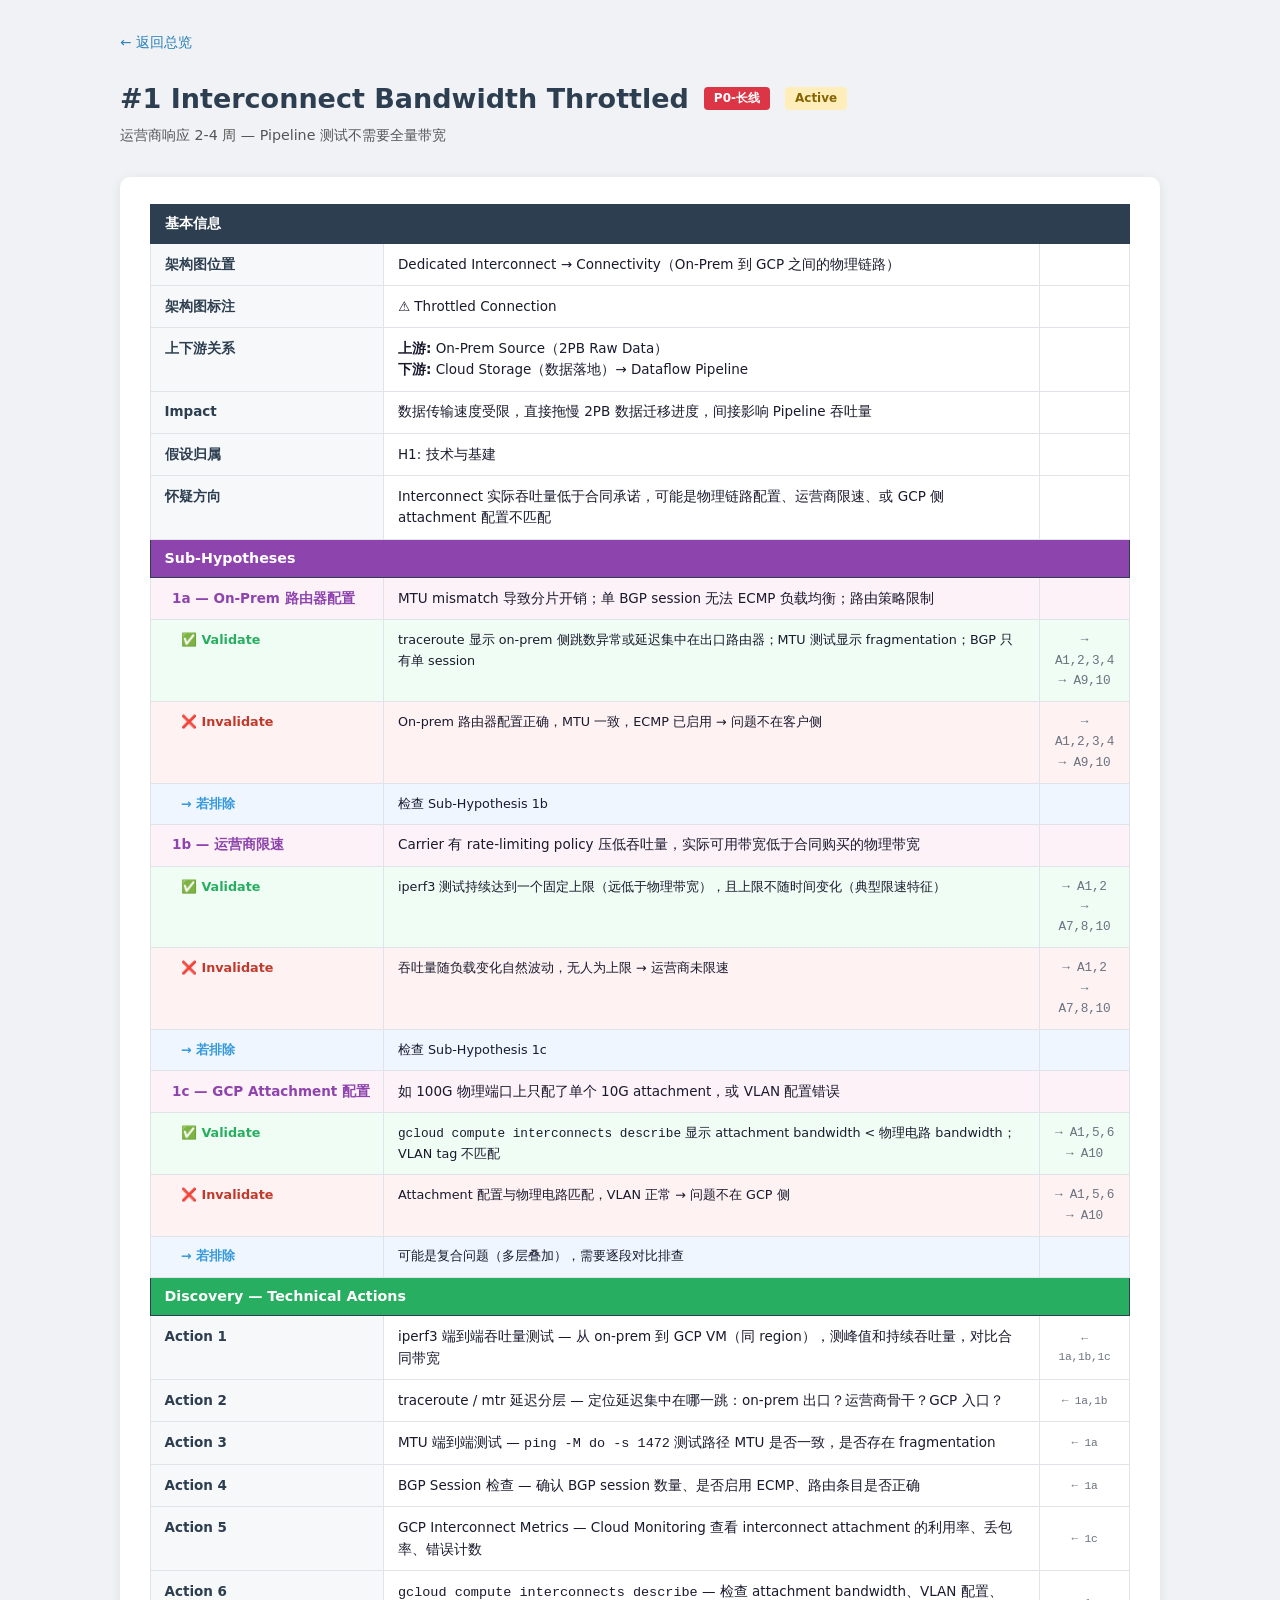
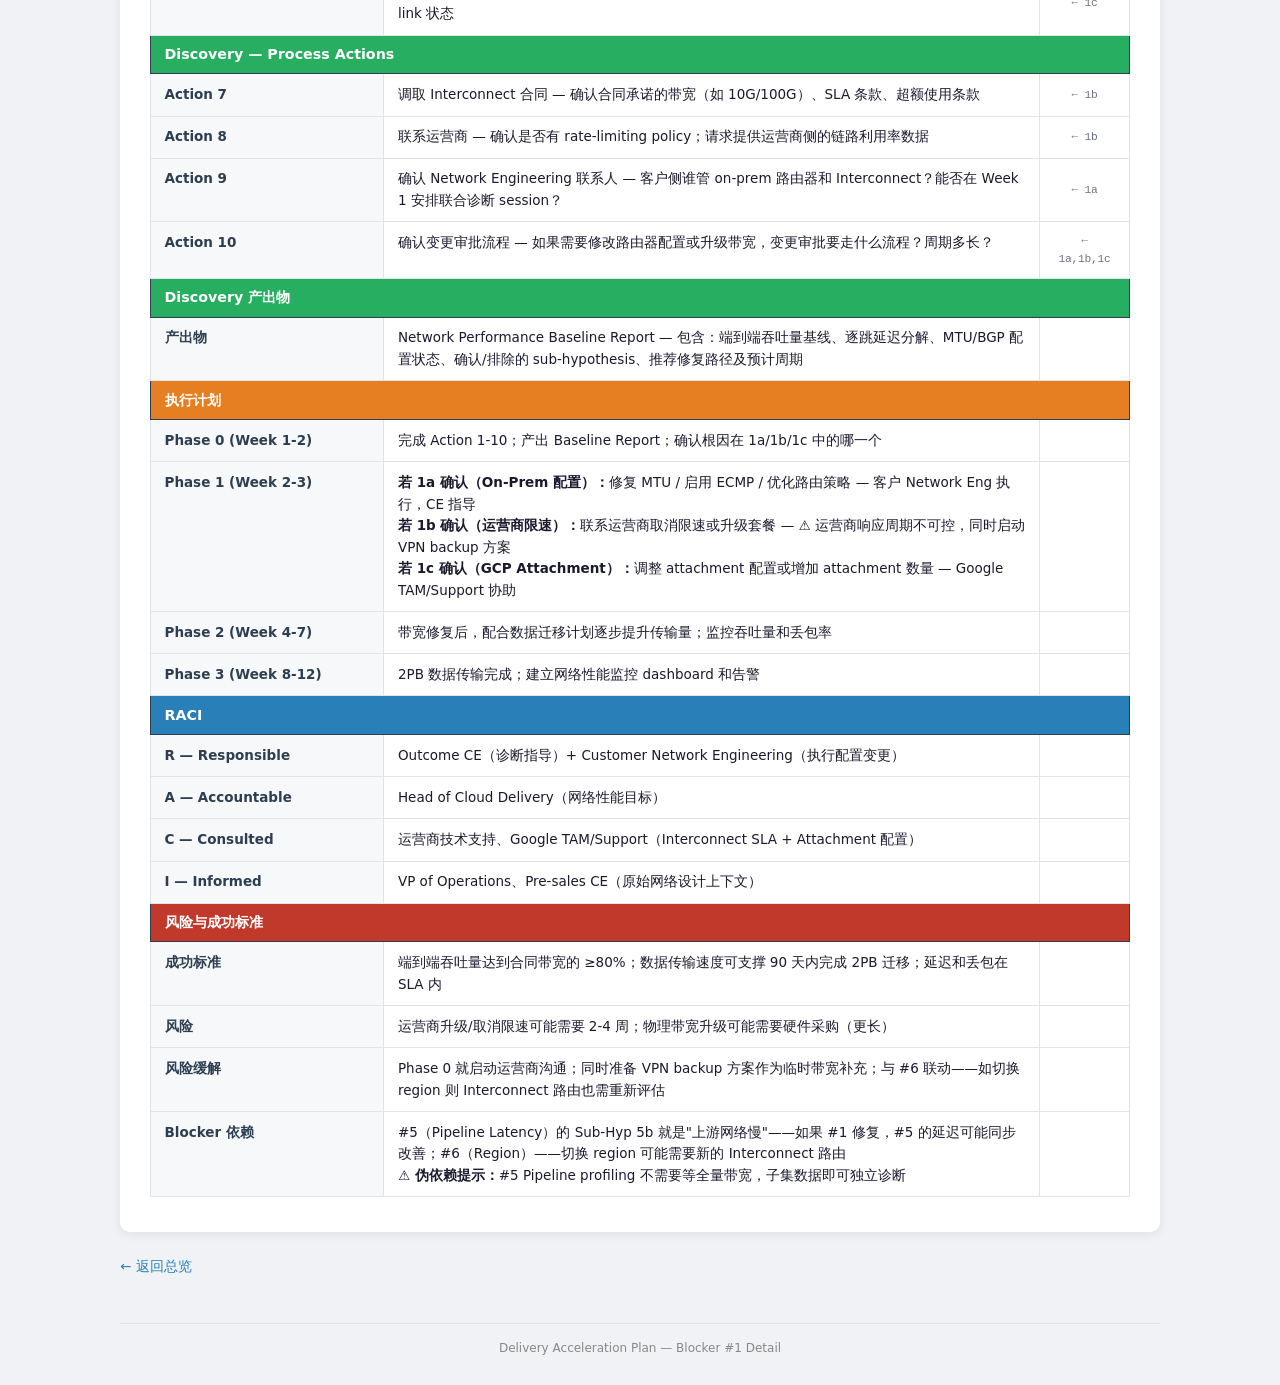
==== blocker1.html @ 209edbf9 "Initial commit — Delivery Acceleration Plan dashboard" ====
<!DOCTYPE html>
<html lang="zh-CN">
<head>
<meta charset="UTF-8"><meta name="viewport" content="width=device-width,initial-scale=1">
<title>#1 Interconnect Bandwidth Throttled — Blocker Detail</title>
<link rel="stylesheet" href="style.css">
<style>
.ref-col{width:90px;text-align:center;font-size:.75rem;color:#6b7280;font-family:"Cascadia Code","Fira Code",monospace;vertical-align:middle;letter-spacing:-.02em;line-height:1.6}
</style>
</head>
<body>
<div class="nav"><a href="index.html">← 返回总览</a></div>

<div class="page-header">
  <h1>#1 Interconnect Bandwidth Throttled</h1>
  <span class="badge badge-p0">P0-长线</span>
  <span class="status status-active">Active</span>
</div>
<p class="subtitle">运营商响应 2-4 周 — Pipeline 测试不需要全量带宽</p>

<div class="card">
<table>
<tr class="section-header"><td colspan="3">基本信息</td></tr>
<tr><th>架构图位置</th><td>Dedicated Interconnect → Connectivity（On-Prem 到 GCP 之间的物理链路）</td><td class="ref-col"></td></tr>
<tr><th>架构图标注</th><td>⚠️ Throttled Connection</td><td class="ref-col"></td></tr>
<tr><th>上下游关系</th><td><b>上游:</b> On-Prem Source（2PB Raw Data）<br><b>下游:</b> Cloud Storage（数据落地）→ Dataflow Pipeline</td><td class="ref-col"></td></tr>
<tr><th>Impact</th><td>数据传输速度受限，直接拖慢 2PB 数据迁移进度，间接影响 Pipeline 吞吐量</td><td class="ref-col"></td></tr>
<tr><th>假设归属</th><td>H1: 技术与基建</td><td class="ref-col"></td></tr>
<tr><th>怀疑方向</th><td>Interconnect 实际吞吐量低于合同承诺，可能是物理链路配置、运营商限速、或 GCP 侧 attachment 配置不匹配</td><td class="ref-col"></td></tr>

<tr class="section-header hyp"><td colspan="3">Sub-Hypotheses</td></tr>

<tr class="sub-hyp"><th>1a — On-Prem 路由器配置</th><td>MTU mismatch 导致分片开销；单 BGP session 无法 ECMP 负载均衡；路由策略限制</td><td class="ref-col"></td></tr>
<tr class="validate"><th>✅ Validate</th><td>traceroute 显示 on-prem 侧跳数异常或延迟集中在出口路由器；MTU 测试显示 fragmentation；BGP 只有单 session</td><td class="ref-col">→ A1,2,3,4<br>→ A9,10</td></tr>
<tr class="invalidate"><th>❌ Invalidate</th><td>On-prem 路由器配置正确，MTU 一致，ECMP 已启用 → 问题不在客户侧</td><td class="ref-col">→ A1,2,3,4<br>→ A9,10</td></tr>
<tr class="fallback"><th>→ 若排除</th><td>检查 Sub-Hypothesis 1b</td><td class="ref-col"></td></tr>

<tr class="sub-hyp"><th>1b — 运营商限速</th><td>Carrier 有 rate-limiting policy 压低吞吐量，实际可用带宽低于合同购买的物理带宽</td><td class="ref-col"></td></tr>
<tr class="validate"><th>✅ Validate</th><td>iperf3 测试持续达到一个固定上限（远低于物理带宽），且上限不随时间变化（典型限速特征）</td><td class="ref-col">→ A1,2<br>→ A7,8,10</td></tr>
<tr class="invalidate"><th>❌ Invalidate</th><td>吞吐量随负载变化自然波动，无人为上限 → 运营商未限速</td><td class="ref-col">→ A1,2<br>→ A7,8,10</td></tr>
<tr class="fallback"><th>→ 若排除</th><td>检查 Sub-Hypothesis 1c</td><td class="ref-col"></td></tr>

<tr class="sub-hyp"><th>1c — GCP Attachment 配置</th><td>如 100G 物理端口上只配了单个 10G attachment，或 VLAN 配置错误</td><td class="ref-col"></td></tr>
<tr class="validate"><th>✅ Validate</th><td><code>gcloud compute interconnects describe</code> 显示 attachment bandwidth &lt; 物理电路 bandwidth；VLAN tag 不匹配</td><td class="ref-col">→ A1,5,6<br>→ A10</td></tr>
<tr class="invalidate"><th>❌ Invalidate</th><td>Attachment 配置与物理电路匹配，VLAN 正常 → 问题不在 GCP 侧</td><td class="ref-col">→ A1,5,6<br>→ A10</td></tr>
<tr class="fallback"><th>→ 若排除</th><td>可能是复合问题（多层叠加），需要逐段对比排查</td><td class="ref-col"></td></tr>

<tr class="section-header disc"><td colspan="3">Discovery — Technical Actions</td></tr>
<tr><th>Action 1</th><td>iperf3 端到端吞吐量测试 — 从 on-prem 到 GCP VM（同 region），测峰值和持续吞吐量，对比合同带宽</td><td class="ref-col">← 1a,1b,1c</td></tr>
<tr><th>Action 2</th><td>traceroute / mtr 延迟分层 — 定位延迟集中在哪一跳：on-prem 出口？运营商骨干？GCP 入口？</td><td class="ref-col">← 1a,1b</td></tr>
<tr><th>Action 3</th><td>MTU 端到端测试 — <code>ping -M do -s 1472</code> 测试路径 MTU 是否一致，是否存在 fragmentation</td><td class="ref-col">← 1a</td></tr>
<tr><th>Action 4</th><td>BGP Session 检查 — 确认 BGP session 数量、是否启用 ECMP、路由条目是否正确</td><td class="ref-col">← 1a</td></tr>
<tr><th>Action 5</th><td>GCP Interconnect Metrics — Cloud Monitoring 查看 interconnect attachment 的利用率、丢包率、错误计数</td><td class="ref-col">← 1c</td></tr>
<tr><th>Action 6</th><td><code>gcloud compute interconnects describe</code> — 检查 attachment bandwidth、VLAN 配置、link 状态</td><td class="ref-col">← 1c</td></tr>

<tr class="section-header disc"><td colspan="3">Discovery — Process Actions</td></tr>
<tr><th>Action 7</th><td>调取 Interconnect 合同 — 确认合同承诺的带宽（如 10G/100G）、SLA 条款、超额使用条款</td><td class="ref-col">← 1b</td></tr>
<tr><th>Action 8</th><td>联系运营商 — 确认是否有 rate-limiting policy；请求提供运营商侧的链路利用率数据</td><td class="ref-col">← 1b</td></tr>
<tr><th>Action 9</th><td>确认 Network Engineering 联系人 — 客户侧谁管 on-prem 路由器和 Interconnect？能否在 Week 1 安排联合诊断 session？</td><td class="ref-col">← 1a</td></tr>
<tr><th>Action 10</th><td>确认变更审批流程 — 如果需要修改路由器配置或升级带宽，变更审批要走什么流程？周期多长？</td><td class="ref-col">← 1a,1b,1c</td></tr>

<tr class="section-header disc"><td colspan="3">Discovery 产出物</td></tr>
<tr><th>产出物</th><td>Network Performance Baseline Report — 包含：端到端吞吐量基线、逐跳延迟分解、MTU/BGP 配置状态、确认/排除的 sub-hypothesis、推荐修复路径及预计周期</td><td class="ref-col"></td></tr>

<tr class="section-header exec"><td colspan="3">执行计划</td></tr>
<tr><th>Phase 0 (Week 1-2)</th><td>完成 Action 1-10；产出 Baseline Report；确认根因在 1a/1b/1c 中的哪一个</td><td class="ref-col"></td></tr>
<tr><th>Phase 1 (Week 2-3)</th><td>
  <b>若 1a 确认（On-Prem 配置）：</b>修复 MTU / 启用 ECMP / 优化路由策略 — 客户 Network Eng 执行，CE 指导<br>
  <b>若 1b 确认（运营商限速）：</b>联系运营商取消限速或升级套餐 — ⚠️ 运营商响应周期不可控，同时启动 VPN backup 方案<br>
  <b>若 1c 确认（GCP Attachment）：</b>调整 attachment 配置或增加 attachment 数量 — Google TAM/Support 协助
</td><td class="ref-col"></td></tr>
<tr><th>Phase 2 (Week 4-7)</th><td>带宽修复后，配合数据迁移计划逐步提升传输量；监控吞吐量和丢包率</td><td class="ref-col"></td></tr>
<tr><th>Phase 3 (Week 8-12)</th><td>2PB 数据传输完成；建立网络性能监控 dashboard 和告警</td><td class="ref-col"></td></tr>

<tr class="section-header raci"><td colspan="3">RACI</td></tr>
<tr><th>R — Responsible</th><td>Outcome CE（诊断指导）+ Customer Network Engineering（执行配置变更）</td><td class="ref-col"></td></tr>
<tr><th>A — Accountable</th><td>Head of Cloud Delivery（网络性能目标）</td><td class="ref-col"></td></tr>
<tr><th>C — Consulted</th><td>运营商技术支持、Google TAM/Support（Interconnect SLA + Attachment 配置）</td><td class="ref-col"></td></tr>
<tr><th>I — Informed</th><td>VP of Operations、Pre-sales CE（原始网络设计上下文）</td><td class="ref-col"></td></tr>

<tr class="section-header risk"><td colspan="3">风险与成功标准</td></tr>
<tr><th>成功标准</th><td>端到端吞吐量达到合同带宽的 ≥80%；数据传输速度可支撑 90 天内完成 2PB 迁移；延迟和丢包在 SLA 内</td><td class="ref-col"></td></tr>
<tr><th>风险</th><td>运营商升级/取消限速可能需要 2-4 周；物理带宽升级可能需要硬件采购（更长）</td><td class="ref-col"></td></tr>
<tr><th>风险缓解</th><td>Phase 0 就启动运营商沟通；同时准备 VPN backup 方案作为临时带宽补充；与 #6 联动——如切换 region 则 Interconnect 路由也需重新评估</td><td class="ref-col"></td></tr>
<tr><th>Blocker 依赖</th><td>#5（Pipeline Latency）的 Sub-Hyp 5b 就是"上游网络慢"——如果 #1 修复，#5 的延迟可能同步改善；#6（Region）——切换 region 可能需要新的 Interconnect 路由<br><b>⚠️ 伪依赖提示：</b>#5 Pipeline profiling 不需要等全量带宽，子集数据即可独立诊断</td><td class="ref-col"></td></tr>
</table>
</div>

<div class="nav" style="margin-top:1rem"><a href="index.html">← 返回总览</a></div>
<div class="footer">Delivery Acceleration Plan — Blocker #1 Detail</div>
</body>
</html>
---- style.css ----
/* ===== Base ===== */
*,*::before,*::after{box-sizing:border-box;margin:0;padding:0}
:root{
  --bg:#f0f2f5;--card:#fff;--border:#e0e3e8;
  --text:#1a1a2e;--text2:#555;--text3:#888;
  --p0:#dc3545;--p1:#e67e22;--p2:#27ae60;
  --accent:#2c3e50;--link:#2980b9;
  --shadow:0 2px 12px rgba(0,0,0,.08);
  --radius:10px;
}
html{font-size:15px}
body{font-family:"Segoe UI","Microsoft YaHei","PingFang SC",system-ui,sans-serif;background:var(--bg);color:var(--text);line-height:1.6;padding:2rem;max-width:1100px;margin:0 auto}

/* ===== Typography ===== */
h1{font-size:1.8rem;color:var(--accent);margin-bottom:.3rem}
h2{font-size:1.3rem;color:var(--accent);margin:2rem 0 1rem;padding-bottom:.4rem;border-bottom:2px solid var(--border)}
h3{font-size:1.05rem;color:var(--text2);margin:1.2rem 0 .6rem}
p.subtitle{color:var(--text2);margin-bottom:2rem;font-size:.95rem}

/* ===== Badge ===== */
.badge{display:inline-block;padding:2px 10px;border-radius:4px;font-size:.8rem;font-weight:700;color:#fff;vertical-align:middle}
.badge-p0{background:var(--p0)}
.badge-p1{background:var(--p1)}
.badge-p2{background:var(--p2)}
.badge-h3{background:var(--p2)}
.badge-info{background:#17a2b8}

/* ===== Card ===== */
.card{background:var(--card);border-radius:var(--radius);box-shadow:var(--shadow);padding:1.8rem 2rem;margin-bottom:1.5rem}

/* ===== Dependency Diagram ===== */
.diagram-box{background:#1a1a2e;color:#e8e8e8;border-radius:var(--radius);padding:2rem 2.5rem;overflow-x:auto;box-shadow:var(--shadow)}
.diagram-box pre{font-family:"Cascadia Code","Fira Code","Source Code Pro","Consolas",monospace;font-size:.88rem;line-height:1.7;white-space:pre;margin:0}
.diagram-box a{color:#5dade2;text-decoration:none;font-weight:700;transition:color .15s}
.diagram-box a:hover{color:#f9e547;text-decoration:underline}
.diagram-box .dim{color:#6c7a89}
.diagram-box .arrow{color:#7f8c8d}
.diagram-box .label{color:#aab7b8;font-size:.82rem}

/* ===== Table ===== */
table{width:100%;border-collapse:collapse;margin-bottom:.5rem}
table th,table td{padding:.65rem .9rem;text-align:left;border:1px solid var(--border);vertical-align:top;font-size:.9rem}
table th{background:#f7f8fa;color:var(--accent);font-weight:600;white-space:nowrap;width:180px}
table td{color:var(--text)}

/* Section header row */
tr.section-header td{background:var(--accent);color:#fff;font-weight:700;font-size:.95rem;padding:.5rem .9rem;border-color:var(--accent)}
tr.section-header.hyp td{background:#8e44ad}
tr.section-header.disc td{background:#27ae60}
tr.section-header.exec td{background:#e67e22}
tr.section-header.raci td{background:#2980b9}
tr.section-header.risk td{background:#c0392b}

/* Sub-hypothesis rows */
tr.sub-hyp th{background:#fdf2f8;color:#8e44ad;font-weight:600;padding-left:1.4rem}
tr.sub-hyp td{background:#fdf2f8}
tr.validate th{background:#f0fdf4;color:#27ae60;padding-left:2rem;font-size:.85rem}
tr.validate td{background:#f0fdf4;font-size:.85rem}
tr.invalidate th{background:#fef2f2;color:#c0392b;padding-left:2rem;font-size:.85rem}
tr.invalidate td{background:#fef2f2;font-size:.85rem}
tr.fallback th{background:#eff6ff;color:#3498db;padding-left:2rem;font-size:.85rem}
tr.fallback td{background:#eff6ff;font-size:.85rem}

/* ===== Nav ===== */
.nav{margin-bottom:1.5rem}
.nav a{color:var(--link);text-decoration:none;font-size:.9rem}
.nav a:hover{text-decoration:underline}
.nav .sep{color:var(--text3);margin:0 .4rem}

/* ===== Header bar ===== */
.page-header{display:flex;align-items:center;gap:1rem;flex-wrap:wrap;margin-bottom:.3rem}
.page-header h1{margin-bottom:0}

/* ===== Status ===== */
.status{display:inline-block;padding:2px 10px;border-radius:4px;font-size:.8rem;font-weight:600}
.status-active{background:#ffeeba;color:#856404}
.status-stalled{background:#f8d7da;color:#721c24}
.status-tbd{background:#e2e3e5;color:#383d41}
.status-pending{background:#d1ecf1;color:#0c5460}

/* ===== Footer ===== */
.footer{text-align:center;color:var(--text3);font-size:.8rem;margin-top:3rem;padding-top:1rem;border-top:1px solid var(--border)}

/* ===== Critical Path ===== */
.critical-path{background:linear-gradient(135deg,#fff9c4,#fff3e0);border-radius:var(--radius);padding:1.2rem 1.5rem;margin-top:1.5rem;box-shadow:0 2px 12px rgba(0,0,0,.06)}
.critical-path h3{color:#e65100;margin:0 0 .5rem}
.critical-path p{color:#4e342e;font-size:.92rem;margin:0}

/* ===== Index cards grid ===== */
.blocker-grid{display:grid;grid-template-columns:repeat(2,1fr);gap:1rem}
.blocker-card{background:var(--card);border-radius:var(--radius);box-shadow:var(--shadow);padding:.5rem 1rem;transition:transform .15s,box-shadow .15s;text-decoration:none;color:var(--text);display:block;border-left:4px solid var(--border)}
.blocker-card:hover{transform:translateY(-2px);box-shadow:0 6px 20px rgba(0,0,0,.12)}
.blocker-card.p0{border-left-color:var(--p0)}
.blocker-card.p1{border-left-color:var(--p1)}
.blocker-card.p2{border-left-color:var(--p2)}
.blocker-card.h3{border-left-color:var(--p2)}
.blocker-card .card-title{font-weight:700;font-size:.85rem;margin-bottom:.15rem;display:flex;align-items:center;gap:.4rem}
.blocker-card .card-desc{color:var(--text2);font-size:.75rem;line-height:1.4}

/* ===== Gantt Version Panel ===== */
.gv-toolbar{display:flex;gap:.5rem;margin-bottom:.6rem;flex-wrap:wrap}
.gv-btn{padding:.3rem .7rem;font-size:.7rem;border:1px solid #cbd5e1;border-radius:6px;background:#fff;color:#475569;cursor:pointer;transition:all .15s;font-family:inherit}
.gv-btn:hover{background:#f1f5f9;border-color:#94a3b8;color:#1e293b}
.gv-panel{background:#fff;border:1px solid #e2e8f0;border-radius:10px;box-shadow:0 4px 16px rgba(0,0,0,.08);margin-top:.6rem;max-height:360px;overflow:hidden;display:flex;flex-direction:column}
.gv-panel-hdr{padding:.5rem .8rem;font-size:.75rem;font-weight:700;color:#1e293b;border-bottom:1px solid #e2e8f0;display:flex;justify-content:space-between;align-items:center}
.gv-close{cursor:pointer;color:#94a3b8;font-size:.85rem;line-height:1}
.gv-close:hover{color:#ef4444}
.gv-list{overflow-y:auto;flex:1;padding:.4rem 0}
.gv-item{display:flex;align-items:center;gap:.5rem;padding:.35rem .8rem;font-size:.7rem;border-bottom:1px solid #f1f5f9;transition:background .1s}
.gv-item:hover{background:#f8fafc}
.gv-icon{font-size:.8rem;flex-shrink:0;width:16px;text-align:center}
.gv-manual .gv-icon{color:#d97706}
.gv-auto .gv-icon{color:#94a3b8}
.gv-name{flex:1;min-width:0;overflow:hidden;text-overflow:ellipsis;white-space:nowrap;color:#334155}
.gv-auto .gv-name{color:#94a3b8;font-style:italic}
.gv-time{font-size:.62rem;color:#94a3b8;flex-shrink:0;font-family:"Cascadia Code","Fira Code",monospace}
.gv-actions{display:flex;gap:.3rem;flex-shrink:0}
.gv-actions button{padding:.15rem .4rem;font-size:.6rem;border:1px solid #e2e8f0;border-radius:4px;background:#fff;color:#475569;cursor:pointer;transition:all .12s}
.gv-actions .gv-restore:hover{background:#dbeafe;border-color:#93c5fd;color:#1d4ed8}
.gv-actions .gv-del:hover{background:#fee2e2;border-color:#fca5a5;color:#dc2626}
.gv-empty{padding:1.5rem;text-align:center;color:#94a3b8;font-size:.72rem}

/* ===== Responsive ===== */
@media(max-width:700px){
  body{padding:1rem}
  .diagram-box{padding:1rem;font-size:.75rem}
  table th{width:120px}
}
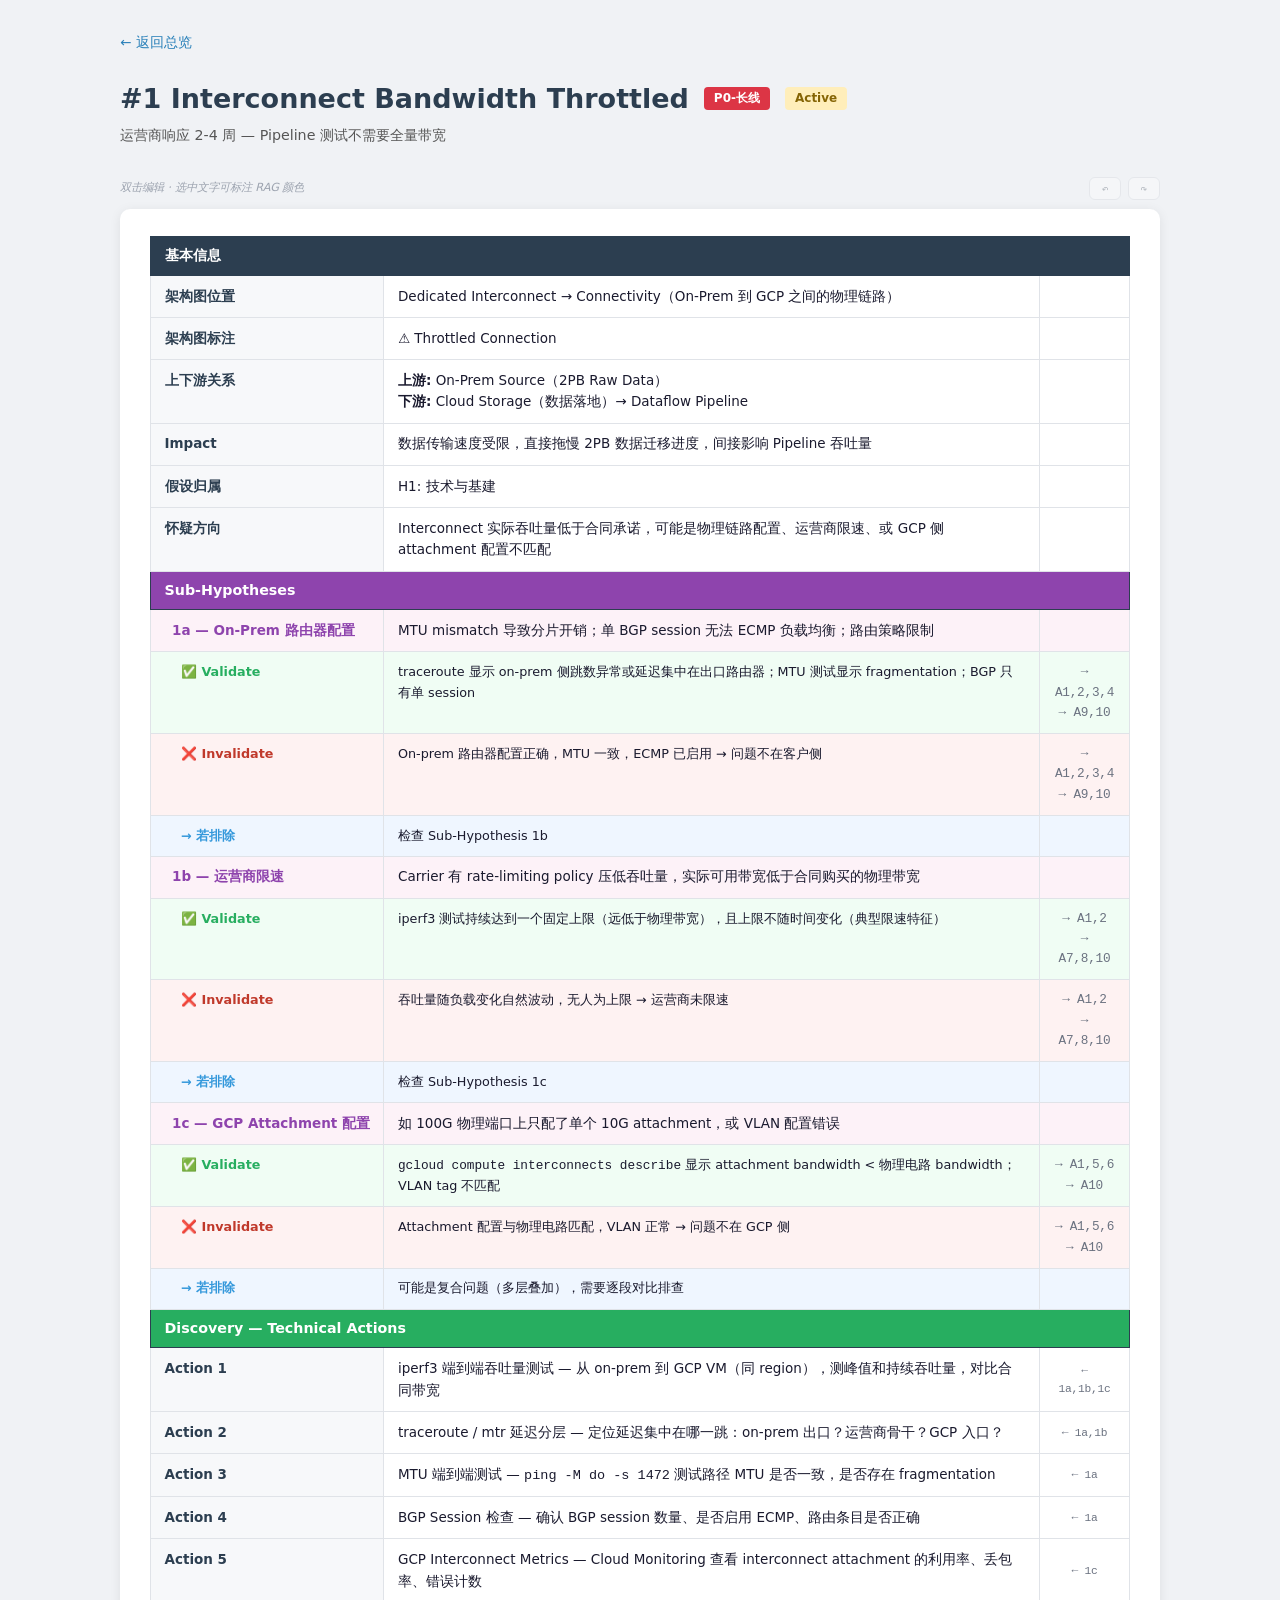
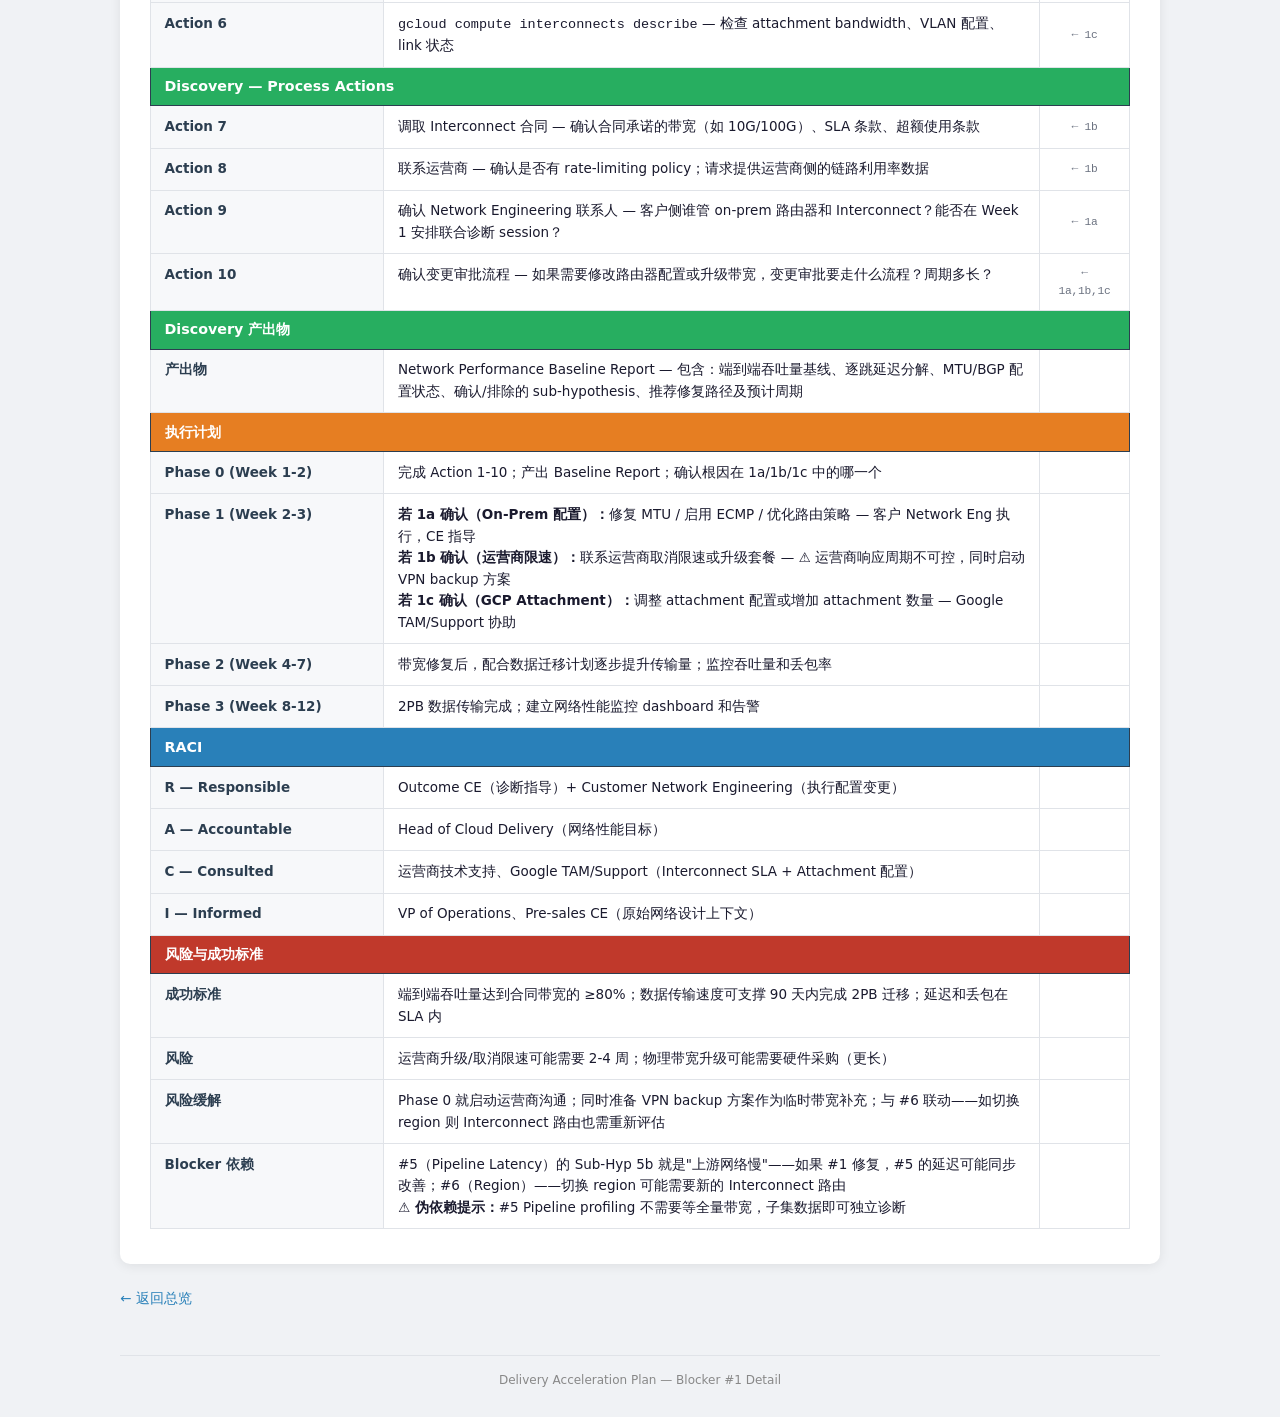
==== commit e92c10ef: "Add inline editing with RAG highlighting and undo/redo to blocker pages - site-editor.js: self-conta" ====
--- a/blocker1.html
+++ b/blocker1.html
@@ -88,5 +88,6 @@
 
 <div class="nav" style="margin-top:1rem"><a href="index.html">← 返回总览</a></div>
 <div class="footer">Delivery Acceleration Plan — Blocker #1 Detail</div>
+<script src="site-editor.js"></script>
 </body>
 </html>
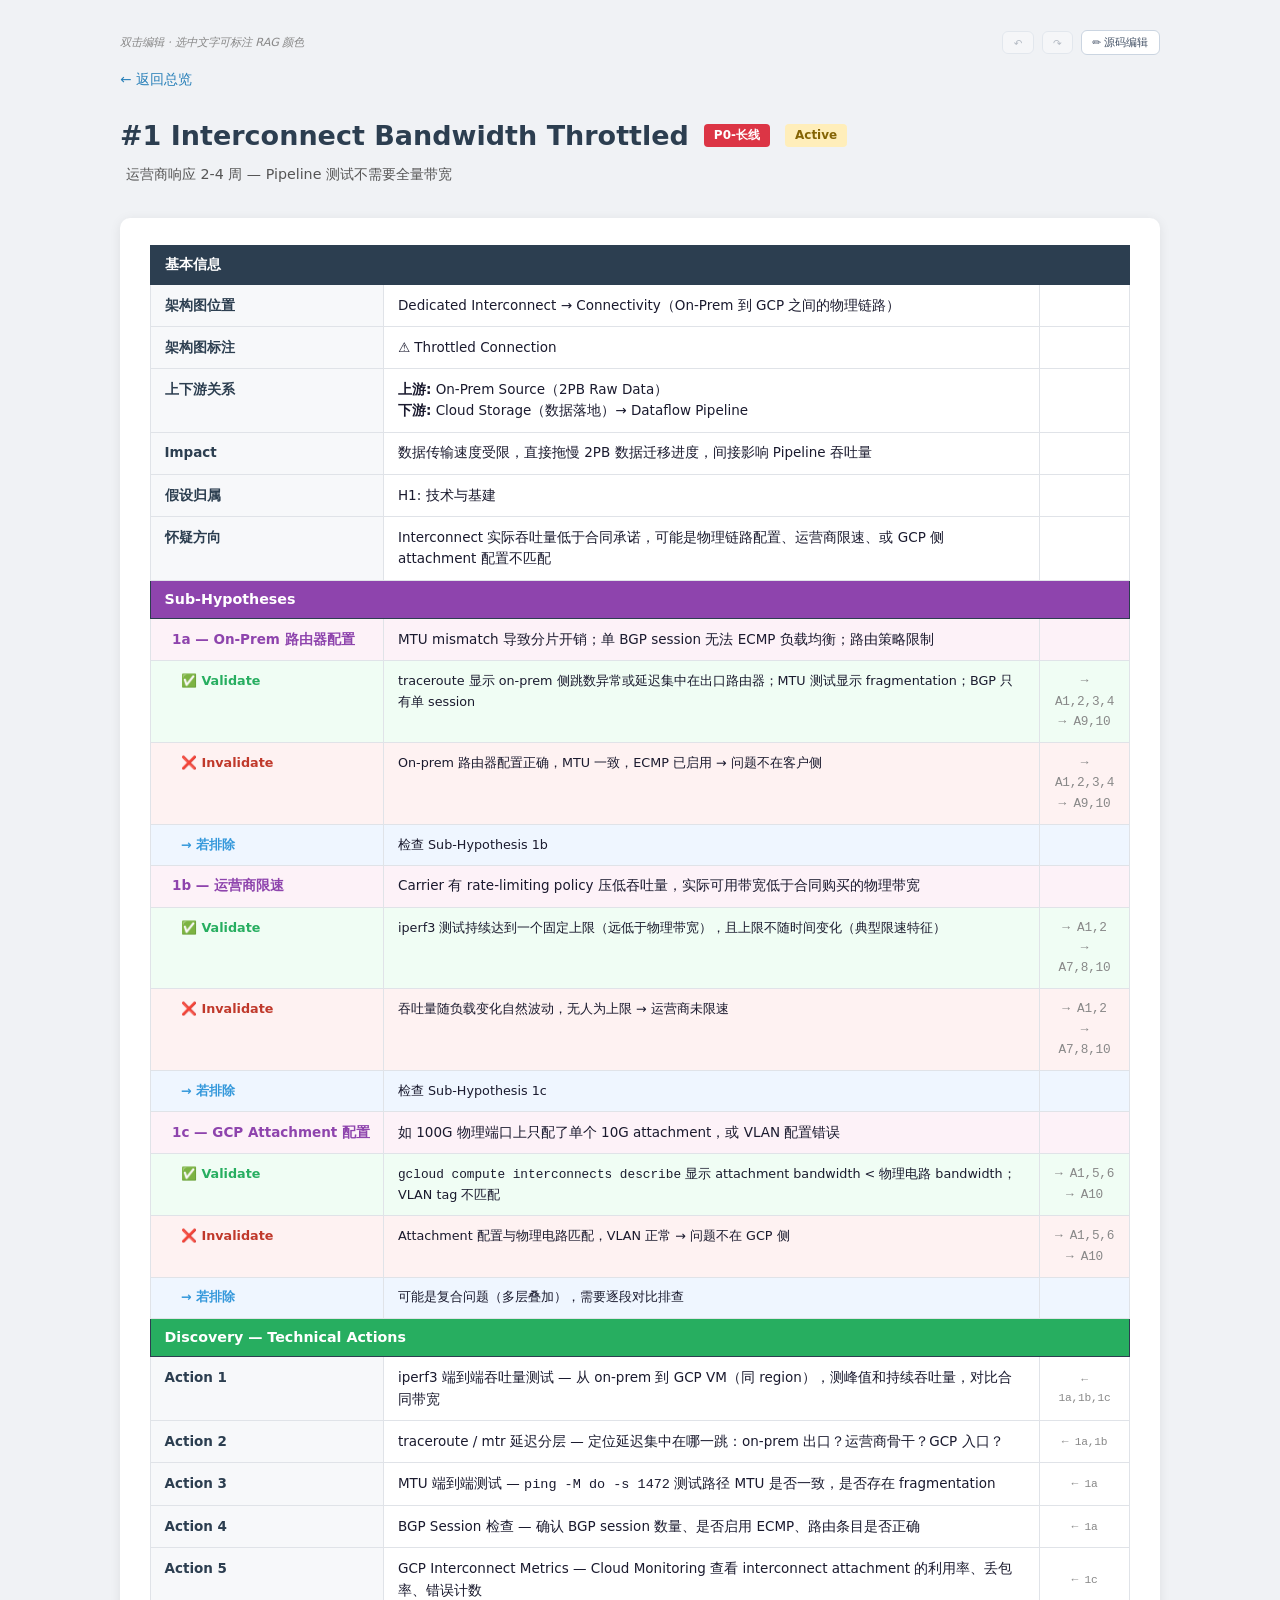
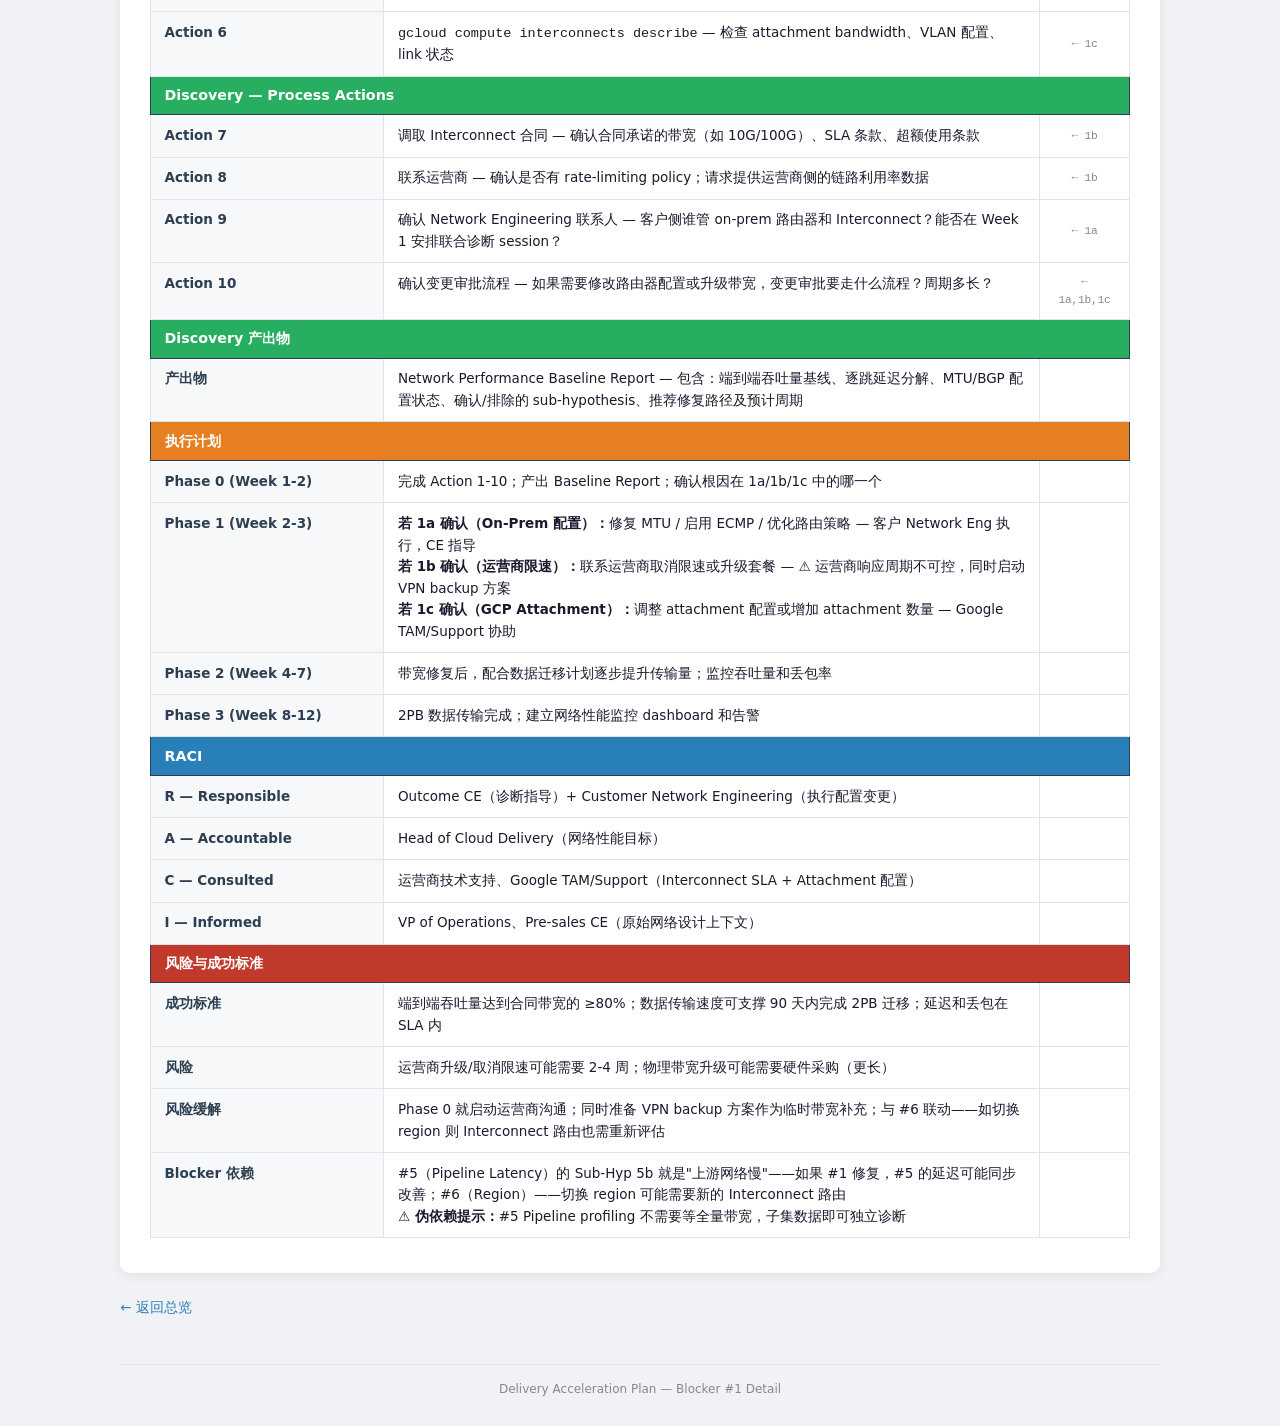
==== commit b10e47a0: "Refactor blocker pages to MD-driven architecture with blocker-renderer.js - blocker1-8.html: replace" ====
--- a/blocker1.html
+++ b/blocker1.html
@@ -2,92 +2,12 @@
 <html lang="zh-CN">
 <head>
 <meta charset="UTF-8"><meta name="viewport" content="width=device-width,initial-scale=1">
-<title>#1 Interconnect Bandwidth Throttled — Blocker Detail</title>
+<title>Blocker #1 — Loading...</title>
 <link rel="stylesheet" href="style.css">
-<style>
-.ref-col{width:90px;text-align:center;font-size:.75rem;color:#6b7280;font-family:"Cascadia Code","Fira Code",monospace;vertical-align:middle;letter-spacing:-.02em;line-height:1.6}
-</style>
 </head>
 <body>
-<div class="nav"><a href="index.html">← 返回总览</a></div>
-
-<div class="page-header">
-  <h1>#1 Interconnect Bandwidth Throttled</h1>
-  <span class="badge badge-p0">P0-长线</span>
-  <span class="status status-active">Active</span>
-</div>
-<p class="subtitle">运营商响应 2-4 周 — Pipeline 测试不需要全量带宽</p>
-
-<div class="card">
-<table>
-<tr class="section-header"><td colspan="3">基本信息</td></tr>
-<tr><th>架构图位置</th><td>Dedicated Interconnect → Connectivity（On-Prem 到 GCP 之间的物理链路）</td><td class="ref-col"></td></tr>
-<tr><th>架构图标注</th><td>⚠️ Throttled Connection</td><td class="ref-col"></td></tr>
-<tr><th>上下游关系</th><td><b>上游:</b> On-Prem Source（2PB Raw Data）<br><b>下游:</b> Cloud Storage（数据落地）→ Dataflow Pipeline</td><td class="ref-col"></td></tr>
-<tr><th>Impact</th><td>数据传输速度受限，直接拖慢 2PB 数据迁移进度，间接影响 Pipeline 吞吐量</td><td class="ref-col"></td></tr>
-<tr><th>假设归属</th><td>H1: 技术与基建</td><td class="ref-col"></td></tr>
-<tr><th>怀疑方向</th><td>Interconnect 实际吞吐量低于合同承诺，可能是物理链路配置、运营商限速、或 GCP 侧 attachment 配置不匹配</td><td class="ref-col"></td></tr>
-
-<tr class="section-header hyp"><td colspan="3">Sub-Hypotheses</td></tr>
-
-<tr class="sub-hyp"><th>1a — On-Prem 路由器配置</th><td>MTU mismatch 导致分片开销；单 BGP session 无法 ECMP 负载均衡；路由策略限制</td><td class="ref-col"></td></tr>
-<tr class="validate"><th>✅ Validate</th><td>traceroute 显示 on-prem 侧跳数异常或延迟集中在出口路由器；MTU 测试显示 fragmentation；BGP 只有单 session</td><td class="ref-col">→ A1,2,3,4<br>→ A9,10</td></tr>
-<tr class="invalidate"><th>❌ Invalidate</th><td>On-prem 路由器配置正确，MTU 一致，ECMP 已启用 → 问题不在客户侧</td><td class="ref-col">→ A1,2,3,4<br>→ A9,10</td></tr>
-<tr class="fallback"><th>→ 若排除</th><td>检查 Sub-Hypothesis 1b</td><td class="ref-col"></td></tr>
-
-<tr class="sub-hyp"><th>1b — 运营商限速</th><td>Carrier 有 rate-limiting policy 压低吞吐量，实际可用带宽低于合同购买的物理带宽</td><td class="ref-col"></td></tr>
-<tr class="validate"><th>✅ Validate</th><td>iperf3 测试持续达到一个固定上限（远低于物理带宽），且上限不随时间变化（典型限速特征）</td><td class="ref-col">→ A1,2<br>→ A7,8,10</td></tr>
-<tr class="invalidate"><th>❌ Invalidate</th><td>吞吐量随负载变化自然波动，无人为上限 → 运营商未限速</td><td class="ref-col">→ A1,2<br>→ A7,8,10</td></tr>
-<tr class="fallback"><th>→ 若排除</th><td>检查 Sub-Hypothesis 1c</td><td class="ref-col"></td></tr>
-
-<tr class="sub-hyp"><th>1c — GCP Attachment 配置</th><td>如 100G 物理端口上只配了单个 10G attachment，或 VLAN 配置错误</td><td class="ref-col"></td></tr>
-<tr class="validate"><th>✅ Validate</th><td><code>gcloud compute interconnects describe</code> 显示 attachment bandwidth &lt; 物理电路 bandwidth；VLAN tag 不匹配</td><td class="ref-col">→ A1,5,6<br>→ A10</td></tr>
-<tr class="invalidate"><th>❌ Invalidate</th><td>Attachment 配置与物理电路匹配，VLAN 正常 → 问题不在 GCP 侧</td><td class="ref-col">→ A1,5,6<br>→ A10</td></tr>
-<tr class="fallback"><th>→ 若排除</th><td>可能是复合问题（多层叠加），需要逐段对比排查</td><td class="ref-col"></td></tr>
-
-<tr class="section-header disc"><td colspan="3">Discovery — Technical Actions</td></tr>
-<tr><th>Action 1</th><td>iperf3 端到端吞吐量测试 — 从 on-prem 到 GCP VM（同 region），测峰值和持续吞吐量，对比合同带宽</td><td class="ref-col">← 1a,1b,1c</td></tr>
-<tr><th>Action 2</th><td>traceroute / mtr 延迟分层 — 定位延迟集中在哪一跳：on-prem 出口？运营商骨干？GCP 入口？</td><td class="ref-col">← 1a,1b</td></tr>
-<tr><th>Action 3</th><td>MTU 端到端测试 — <code>ping -M do -s 1472</code> 测试路径 MTU 是否一致，是否存在 fragmentation</td><td class="ref-col">← 1a</td></tr>
-<tr><th>Action 4</th><td>BGP Session 检查 — 确认 BGP session 数量、是否启用 ECMP、路由条目是否正确</td><td class="ref-col">← 1a</td></tr>
-<tr><th>Action 5</th><td>GCP Interconnect Metrics — Cloud Monitoring 查看 interconnect attachment 的利用率、丢包率、错误计数</td><td class="ref-col">← 1c</td></tr>
-<tr><th>Action 6</th><td><code>gcloud compute interconnects describe</code> — 检查 attachment bandwidth、VLAN 配置、link 状态</td><td class="ref-col">← 1c</td></tr>
-
-<tr class="section-header disc"><td colspan="3">Discovery — Process Actions</td></tr>
-<tr><th>Action 7</th><td>调取 Interconnect 合同 — 确认合同承诺的带宽（如 10G/100G）、SLA 条款、超额使用条款</td><td class="ref-col">← 1b</td></tr>
-<tr><th>Action 8</th><td>联系运营商 — 确认是否有 rate-limiting policy；请求提供运营商侧的链路利用率数据</td><td class="ref-col">← 1b</td></tr>
-<tr><th>Action 9</th><td>确认 Network Engineering 联系人 — 客户侧谁管 on-prem 路由器和 Interconnect？能否在 Week 1 安排联合诊断 session？</td><td class="ref-col">← 1a</td></tr>
-<tr><th>Action 10</th><td>确认变更审批流程 — 如果需要修改路由器配置或升级带宽，变更审批要走什么流程？周期多长？</td><td class="ref-col">← 1a,1b,1c</td></tr>
-
-<tr class="section-header disc"><td colspan="3">Discovery 产出物</td></tr>
-<tr><th>产出物</th><td>Network Performance Baseline Report — 包含：端到端吞吐量基线、逐跳延迟分解、MTU/BGP 配置状态、确认/排除的 sub-hypothesis、推荐修复路径及预计周期</td><td class="ref-col"></td></tr>
-
-<tr class="section-header exec"><td colspan="3">执行计划</td></tr>
-<tr><th>Phase 0 (Week 1-2)</th><td>完成 Action 1-10；产出 Baseline Report；确认根因在 1a/1b/1c 中的哪一个</td><td class="ref-col"></td></tr>
-<tr><th>Phase 1 (Week 2-3)</th><td>
-  <b>若 1a 确认（On-Prem 配置）：</b>修复 MTU / 启用 ECMP / 优化路由策略 — 客户 Network Eng 执行，CE 指导<br>
-  <b>若 1b 确认（运营商限速）：</b>联系运营商取消限速或升级套餐 — ⚠️ 运营商响应周期不可控，同时启动 VPN backup 方案<br>
-  <b>若 1c 确认（GCP Attachment）：</b>调整 attachment 配置或增加 attachment 数量 — Google TAM/Support 协助
-</td><td class="ref-col"></td></tr>
-<tr><th>Phase 2 (Week 4-7)</th><td>带宽修复后，配合数据迁移计划逐步提升传输量；监控吞吐量和丢包率</td><td class="ref-col"></td></tr>
-<tr><th>Phase 3 (Week 8-12)</th><td>2PB 数据传输完成；建立网络性能监控 dashboard 和告警</td><td class="ref-col"></td></tr>
-
-<tr class="section-header raci"><td colspan="3">RACI</td></tr>
-<tr><th>R — Responsible</th><td>Outcome CE（诊断指导）+ Customer Network Engineering（执行配置变更）</td><td class="ref-col"></td></tr>
-<tr><th>A — Accountable</th><td>Head of Cloud Delivery（网络性能目标）</td><td class="ref-col"></td></tr>
-<tr><th>C — Consulted</th><td>运营商技术支持、Google TAM/Support（Interconnect SLA + Attachment 配置）</td><td class="ref-col"></td></tr>
-<tr><th>I — Informed</th><td>VP of Operations、Pre-sales CE（原始网络设计上下文）</td><td class="ref-col"></td></tr>
-
-<tr class="section-header risk"><td colspan="3">风险与成功标准</td></tr>
-<tr><th>成功标准</th><td>端到端吞吐量达到合同带宽的 ≥80%；数据传输速度可支撑 90 天内完成 2PB 迁移；延迟和丢包在 SLA 内</td><td class="ref-col"></td></tr>
-<tr><th>风险</th><td>运营商升级/取消限速可能需要 2-4 周；物理带宽升级可能需要硬件采购（更长）</td><td class="ref-col"></td></tr>
-<tr><th>风险缓解</th><td>Phase 0 就启动运营商沟通；同时准备 VPN backup 方案作为临时带宽补充；与 #6 联动——如切换 region 则 Interconnect 路由也需重新评估</td><td class="ref-col"></td></tr>
-<tr><th>Blocker 依赖</th><td>#5（Pipeline Latency）的 Sub-Hyp 5b 就是"上游网络慢"——如果 #1 修复，#5 的延迟可能同步改善；#6（Region）——切换 region 可能需要新的 Interconnect 路由<br><b>⚠️ 伪依赖提示：</b>#5 Pipeline profiling 不需要等全量带宽，子集数据即可独立诊断</td><td class="ref-col"></td></tr>
-</table>
-</div>
-
-<div class="nav" style="margin-top:1rem"><a href="index.html">← 返回总览</a></div>
-<div class="footer">Delivery Acceleration Plan — Blocker #1 Detail</div>
-<script src="site-editor.js"></script>
+<div id="blocker-root"></div>
+<script src="blocker-renderer.js"></script>
+<script>BlockerRenderer.init('blocker1.md', 'blocker-root');</script>
 </body>
 </html>
--- a/style.css
+++ b/style.css
@@ -120,6 +120,70 @@
 .gv-actions .gv-del:hover{background:#fee2e2;border-color:#fca5a5;color:#dc2626}
 .gv-empty{padding:1.5rem;text-align:center;color:#94a3b8;font-size:.72rem}
 
+/* ===== Blocker Editor ===== */
+.blocker-toolbar{display:flex;justify-content:flex-end;align-items:center;gap:.5rem;margin-bottom:.8rem}
+.edit-hint{font-size:.75rem;color:var(--text3);margin-right:auto;font-style:italic}
+.blocker-textarea{
+  width:100%;min-height:600px;padding:1rem 1.2rem;
+  font-family:"Cascadia Code","Fira Code","Source Code Pro",Consolas,monospace;
+  font-size:.82rem;line-height:1.65;color:var(--text);
+  background:var(--card);border:2px solid rgba(41,128,185,.15);border-radius:var(--radius);
+  resize:vertical;outline:none;tab-size:2;
+}
+.blocker-textarea:focus{border-color:var(--link);box-shadow:0 0 0 3px rgba(41,128,185,.1)}
+.blocker-editor-actions{display:flex;gap:.5rem;margin-top:.6rem}
+.blocker-btn-save{background:var(--link)!important;color:#fff!important;border-color:var(--link)!important}
+.blocker-btn-save:hover{background:#1a6ea0!important}
+.blocker-btn-reset{color:var(--p0)!important;border-color:rgba(220,53,69,.3)!important}
+.blocker-btn-reset:hover{background:rgba(220,53,69,.06)!important}
+.gv-btn:disabled{opacity:.35;cursor:default}
+
+/* ===== Inline Cell Editing (contenteditable) ===== */
+[data-field],[data-meta]{cursor:text;transition:background .15s ease}
+[data-field]:hover,[data-meta]:hover{background:rgba(41,128,185,.04);outline:1px dashed rgba(41,128,185,.2);outline-offset:-1px;border-radius:2px}
+.editing{background:rgba(41,128,185,.05)!important;outline:2px solid var(--link)!important;outline-offset:-2px;border-radius:2px;min-height:1.4em}
+[contenteditable="true"]:focus{outline:2px solid var(--link);outline-offset:-2px}
+.subtitle[data-meta]{display:inline-block;padding:2px 6px;border-radius:var(--radius);cursor:text}
+.subtitle[data-meta]:hover{background:rgba(41,128,185,.04);outline:1px dashed rgba(41,128,185,.2);outline-offset:-1px}
+
+/* ===== RAG Highlight Marks ===== */
+mark.rag-r{background:#fecaca;border-radius:2px;padding:0 1px;color:#991b1b}
+mark.rag-a{background:#fef3c7;border-radius:2px;padding:0 1px;color:#92400e}
+mark.rag-g{background:#dcfce7;border-radius:2px;padding:0 1px;color:#166534}
+
+/* ===== RAG Floating Toolbar ===== */
+.rag-toolbar{
+  position:fixed;display:flex;align-items:center;gap:6px;
+  padding:5px 10px;background:#fff;
+  border:1px solid var(--border);border-radius:20px;
+  box-shadow:0 4px 16px rgba(0,0,0,.12),0 1px 3px rgba(0,0,0,.06);
+  z-index:9999;user-select:none;
+  animation:rag-pop .15s ease;
+}
+@keyframes rag-pop{from{opacity:0;transform:translateY(4px) scale(.95)}to{opacity:1;transform:translateY(0) scale(1)}}
+.rag-btn{
+  width:22px;height:22px;border-radius:50%;border:2px solid transparent;
+  cursor:pointer;transition:transform .12s,box-shadow .12s;
+  padding:0;display:flex;align-items:center;justify-content:center;
+  font-size:0;line-height:1;
+}
+.rag-btn:hover{transform:scale(1.2);box-shadow:0 0 0 3px rgba(0,0,0,.08)}
+.rag-btn:active{transform:scale(.95)}
+.rag-btn-r{background:#ef4444;border-color:#fca5a5}
+.rag-btn-a{background:#f59e0b;border-color:#fcd34d}
+.rag-btn-g{background:#22c55e;border-color:#86efac}
+.rag-btn-clear{background:#f3f4f6;border:1.5px solid #d1d5db;font-size:11px;color:#6b7280}
+.rag-btn-clear:hover{background:#e5e7eb}
+.rag-sep{width:1px;height:16px;background:var(--border);margin:0 2px}
+
+/* ===== Detail page ref column ===== */
+.ref-col{width:90px;text-align:center;font-size:.75rem;color:var(--text3);font-family:"Cascadia Code","Fira Code",monospace;vertical-align:middle;letter-spacing:-.02em;line-height:1.6}
+
+/* ===== Print ===== */
+@media print{
+  .blocker-toolbar,.rag-toolbar{display:none!important}
+}
+
 /* ===== Responsive ===== */
 @media(max-width:700px){
   body{padding:1rem}
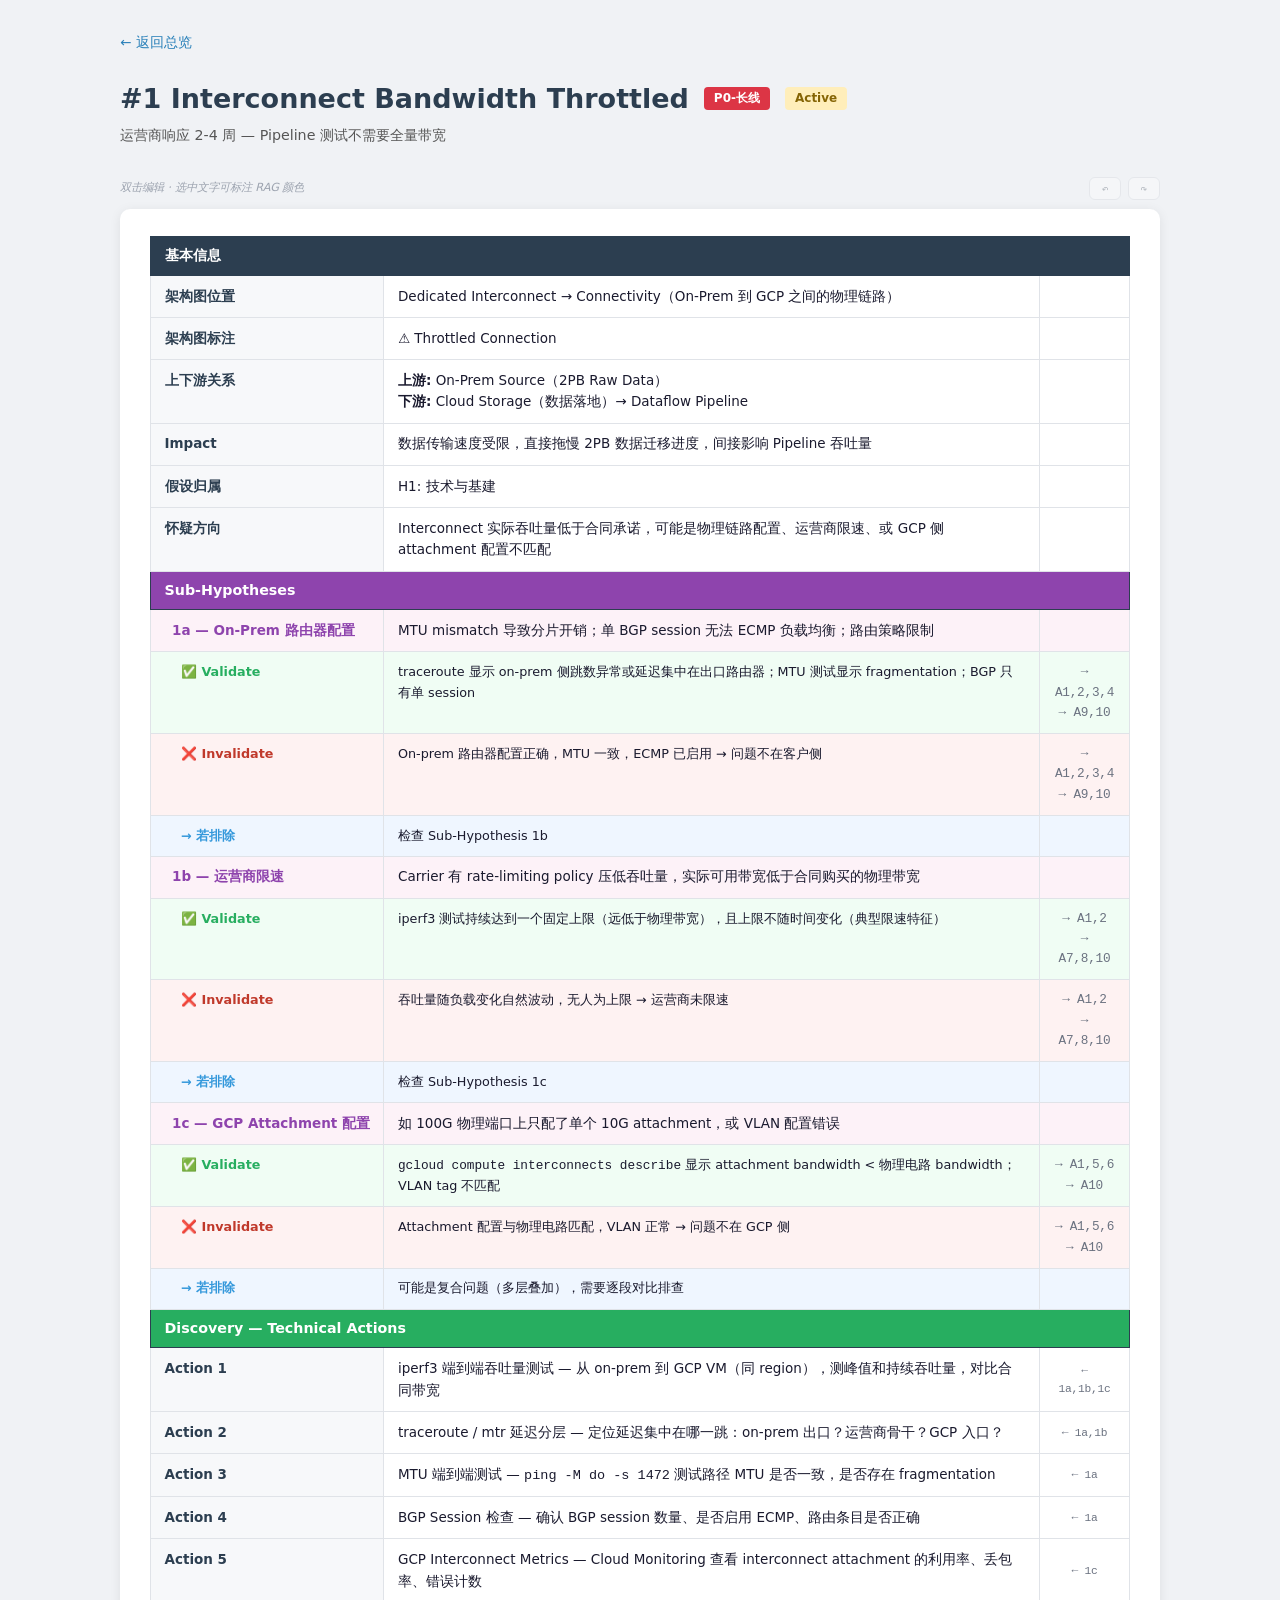
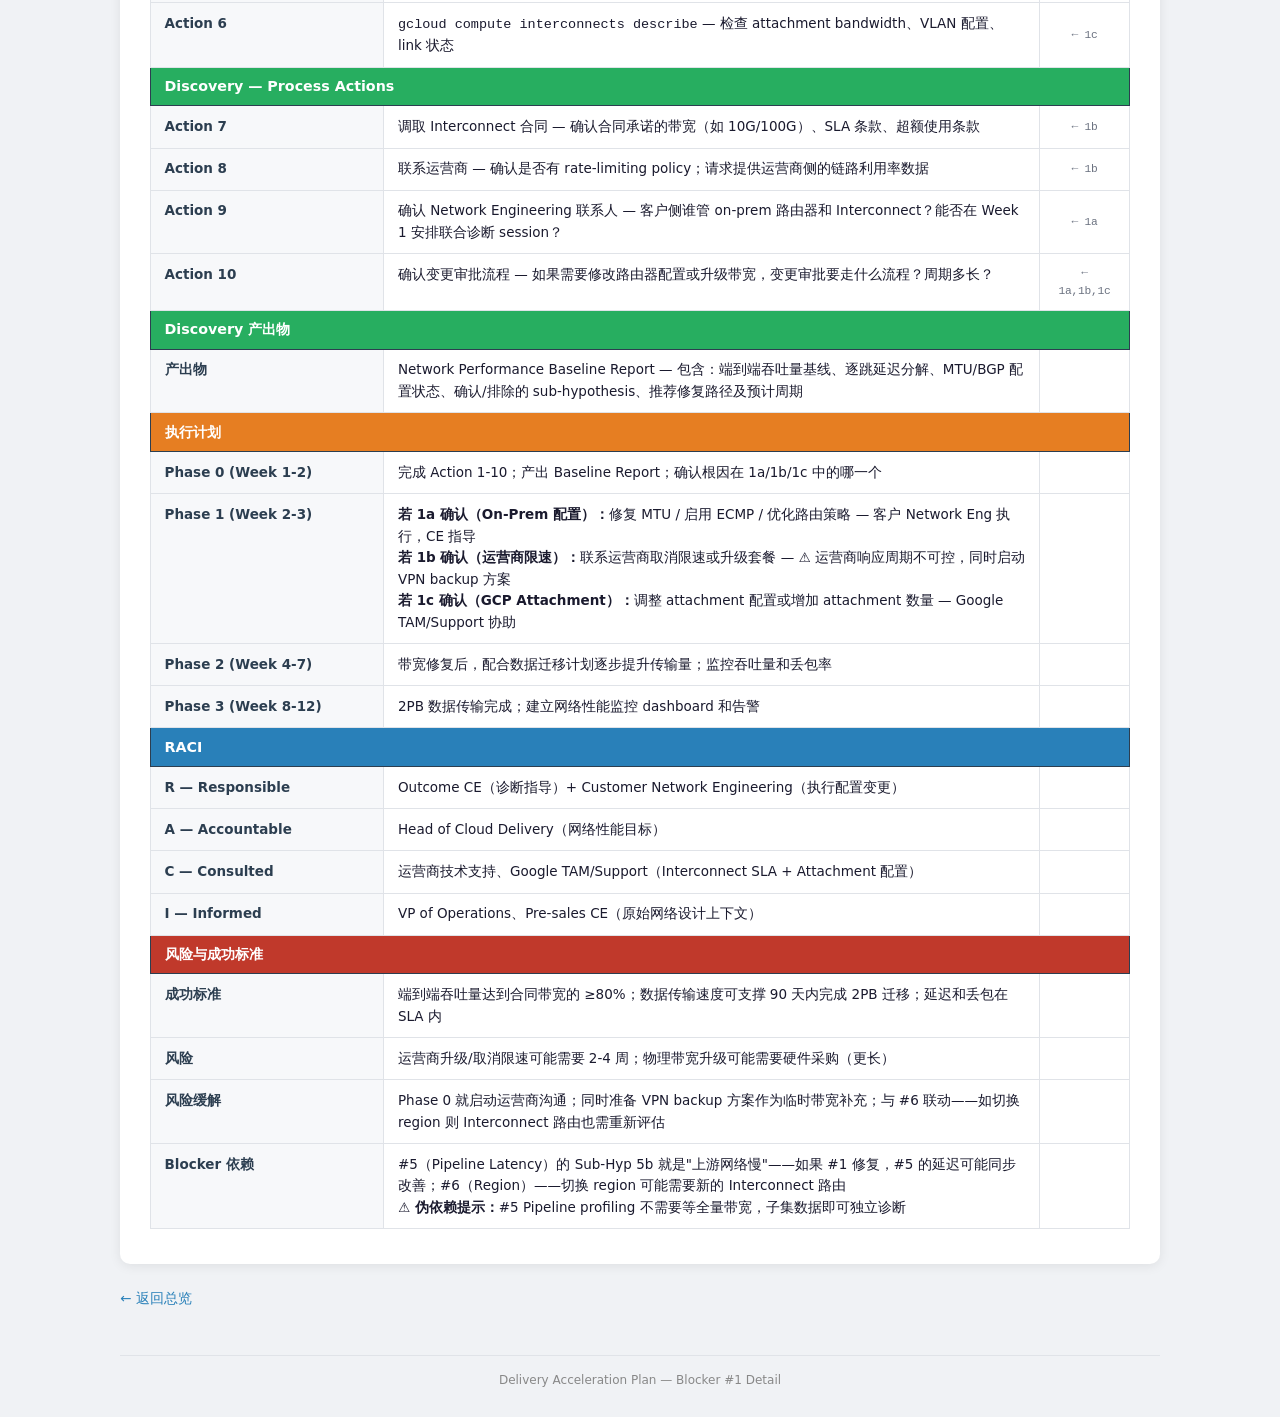
==== commit 6fad9c90: "Revert "Refactor blocker pages to MD-driven architecture with blocker-renderer.js" This reverts comm" ====
--- a/blocker1.html
+++ b/blocker1.html
@@ -2,12 +2,92 @@
 <html lang="zh-CN">
 <head>
 <meta charset="UTF-8"><meta name="viewport" content="width=device-width,initial-scale=1">
-<title>Blocker #1 — Loading...</title>
+<title>#1 Interconnect Bandwidth Throttled — Blocker Detail</title>
 <link rel="stylesheet" href="style.css">
+<style>
+.ref-col{width:90px;text-align:center;font-size:.75rem;color:#6b7280;font-family:"Cascadia Code","Fira Code",monospace;vertical-align:middle;letter-spacing:-.02em;line-height:1.6}
+</style>
 </head>
 <body>
-<div id="blocker-root"></div>
-<script src="blocker-renderer.js"></script>
-<script>BlockerRenderer.init('blocker1.md', 'blocker-root');</script>
+<div class="nav"><a href="index.html">← 返回总览</a></div>
+
+<div class="page-header">
+  <h1>#1 Interconnect Bandwidth Throttled</h1>
+  <span class="badge badge-p0">P0-长线</span>
+  <span class="status status-active">Active</span>
+</div>
+<p class="subtitle">运营商响应 2-4 周 — Pipeline 测试不需要全量带宽</p>
+
+<div class="card">
+<table>
+<tr class="section-header"><td colspan="3">基本信息</td></tr>
+<tr><th>架构图位置</th><td>Dedicated Interconnect → Connectivity（On-Prem 到 GCP 之间的物理链路）</td><td class="ref-col"></td></tr>
+<tr><th>架构图标注</th><td>⚠️ Throttled Connection</td><td class="ref-col"></td></tr>
+<tr><th>上下游关系</th><td><b>上游:</b> On-Prem Source（2PB Raw Data）<br><b>下游:</b> Cloud Storage（数据落地）→ Dataflow Pipeline</td><td class="ref-col"></td></tr>
+<tr><th>Impact</th><td>数据传输速度受限，直接拖慢 2PB 数据迁移进度，间接影响 Pipeline 吞吐量</td><td class="ref-col"></td></tr>
+<tr><th>假设归属</th><td>H1: 技术与基建</td><td class="ref-col"></td></tr>
+<tr><th>怀疑方向</th><td>Interconnect 实际吞吐量低于合同承诺，可能是物理链路配置、运营商限速、或 GCP 侧 attachment 配置不匹配</td><td class="ref-col"></td></tr>
+
+<tr class="section-header hyp"><td colspan="3">Sub-Hypotheses</td></tr>
+
+<tr class="sub-hyp"><th>1a — On-Prem 路由器配置</th><td>MTU mismatch 导致分片开销；单 BGP session 无法 ECMP 负载均衡；路由策略限制</td><td class="ref-col"></td></tr>
+<tr class="validate"><th>✅ Validate</th><td>traceroute 显示 on-prem 侧跳数异常或延迟集中在出口路由器；MTU 测试显示 fragmentation；BGP 只有单 session</td><td class="ref-col">→ A1,2,3,4<br>→ A9,10</td></tr>
+<tr class="invalidate"><th>❌ Invalidate</th><td>On-prem 路由器配置正确，MTU 一致，ECMP 已启用 → 问题不在客户侧</td><td class="ref-col">→ A1,2,3,4<br>→ A9,10</td></tr>
+<tr class="fallback"><th>→ 若排除</th><td>检查 Sub-Hypothesis 1b</td><td class="ref-col"></td></tr>
+
+<tr class="sub-hyp"><th>1b — 运营商限速</th><td>Carrier 有 rate-limiting policy 压低吞吐量，实际可用带宽低于合同购买的物理带宽</td><td class="ref-col"></td></tr>
+<tr class="validate"><th>✅ Validate</th><td>iperf3 测试持续达到一个固定上限（远低于物理带宽），且上限不随时间变化（典型限速特征）</td><td class="ref-col">→ A1,2<br>→ A7,8,10</td></tr>
+<tr class="invalidate"><th>❌ Invalidate</th><td>吞吐量随负载变化自然波动，无人为上限 → 运营商未限速</td><td class="ref-col">→ A1,2<br>→ A7,8,10</td></tr>
+<tr class="fallback"><th>→ 若排除</th><td>检查 Sub-Hypothesis 1c</td><td class="ref-col"></td></tr>
+
+<tr class="sub-hyp"><th>1c — GCP Attachment 配置</th><td>如 100G 物理端口上只配了单个 10G attachment，或 VLAN 配置错误</td><td class="ref-col"></td></tr>
+<tr class="validate"><th>✅ Validate</th><td><code>gcloud compute interconnects describe</code> 显示 attachment bandwidth &lt; 物理电路 bandwidth；VLAN tag 不匹配</td><td class="ref-col">→ A1,5,6<br>→ A10</td></tr>
+<tr class="invalidate"><th>❌ Invalidate</th><td>Attachment 配置与物理电路匹配，VLAN 正常 → 问题不在 GCP 侧</td><td class="ref-col">→ A1,5,6<br>→ A10</td></tr>
+<tr class="fallback"><th>→ 若排除</th><td>可能是复合问题（多层叠加），需要逐段对比排查</td><td class="ref-col"></td></tr>
+
+<tr class="section-header disc"><td colspan="3">Discovery — Technical Actions</td></tr>
+<tr><th>Action 1</th><td>iperf3 端到端吞吐量测试 — 从 on-prem 到 GCP VM（同 region），测峰值和持续吞吐量，对比合同带宽</td><td class="ref-col">← 1a,1b,1c</td></tr>
+<tr><th>Action 2</th><td>traceroute / mtr 延迟分层 — 定位延迟集中在哪一跳：on-prem 出口？运营商骨干？GCP 入口？</td><td class="ref-col">← 1a,1b</td></tr>
+<tr><th>Action 3</th><td>MTU 端到端测试 — <code>ping -M do -s 1472</code> 测试路径 MTU 是否一致，是否存在 fragmentation</td><td class="ref-col">← 1a</td></tr>
+<tr><th>Action 4</th><td>BGP Session 检查 — 确认 BGP session 数量、是否启用 ECMP、路由条目是否正确</td><td class="ref-col">← 1a</td></tr>
+<tr><th>Action 5</th><td>GCP Interconnect Metrics — Cloud Monitoring 查看 interconnect attachment 的利用率、丢包率、错误计数</td><td class="ref-col">← 1c</td></tr>
+<tr><th>Action 6</th><td><code>gcloud compute interconnects describe</code> — 检查 attachment bandwidth、VLAN 配置、link 状态</td><td class="ref-col">← 1c</td></tr>
+
+<tr class="section-header disc"><td colspan="3">Discovery — Process Actions</td></tr>
+<tr><th>Action 7</th><td>调取 Interconnect 合同 — 确认合同承诺的带宽（如 10G/100G）、SLA 条款、超额使用条款</td><td class="ref-col">← 1b</td></tr>
+<tr><th>Action 8</th><td>联系运营商 — 确认是否有 rate-limiting policy；请求提供运营商侧的链路利用率数据</td><td class="ref-col">← 1b</td></tr>
+<tr><th>Action 9</th><td>确认 Network Engineering 联系人 — 客户侧谁管 on-prem 路由器和 Interconnect？能否在 Week 1 安排联合诊断 session？</td><td class="ref-col">← 1a</td></tr>
+<tr><th>Action 10</th><td>确认变更审批流程 — 如果需要修改路由器配置或升级带宽，变更审批要走什么流程？周期多长？</td><td class="ref-col">← 1a,1b,1c</td></tr>
+
+<tr class="section-header disc"><td colspan="3">Discovery 产出物</td></tr>
+<tr><th>产出物</th><td>Network Performance Baseline Report — 包含：端到端吞吐量基线、逐跳延迟分解、MTU/BGP 配置状态、确认/排除的 sub-hypothesis、推荐修复路径及预计周期</td><td class="ref-col"></td></tr>
+
+<tr class="section-header exec"><td colspan="3">执行计划</td></tr>
+<tr><th>Phase 0 (Week 1-2)</th><td>完成 Action 1-10；产出 Baseline Report；确认根因在 1a/1b/1c 中的哪一个</td><td class="ref-col"></td></tr>
+<tr><th>Phase 1 (Week 2-3)</th><td>
+  <b>若 1a 确认（On-Prem 配置）：</b>修复 MTU / 启用 ECMP / 优化路由策略 — 客户 Network Eng 执行，CE 指导<br>
+  <b>若 1b 确认（运营商限速）：</b>联系运营商取消限速或升级套餐 — ⚠️ 运营商响应周期不可控，同时启动 VPN backup 方案<br>
+  <b>若 1c 确认（GCP Attachment）：</b>调整 attachment 配置或增加 attachment 数量 — Google TAM/Support 协助
+</td><td class="ref-col"></td></tr>
+<tr><th>Phase 2 (Week 4-7)</th><td>带宽修复后，配合数据迁移计划逐步提升传输量；监控吞吐量和丢包率</td><td class="ref-col"></td></tr>
+<tr><th>Phase 3 (Week 8-12)</th><td>2PB 数据传输完成；建立网络性能监控 dashboard 和告警</td><td class="ref-col"></td></tr>
+
+<tr class="section-header raci"><td colspan="3">RACI</td></tr>
+<tr><th>R — Responsible</th><td>Outcome CE（诊断指导）+ Customer Network Engineering（执行配置变更）</td><td class="ref-col"></td></tr>
+<tr><th>A — Accountable</th><td>Head of Cloud Delivery（网络性能目标）</td><td class="ref-col"></td></tr>
+<tr><th>C — Consulted</th><td>运营商技术支持、Google TAM/Support（Interconnect SLA + Attachment 配置）</td><td class="ref-col"></td></tr>
+<tr><th>I — Informed</th><td>VP of Operations、Pre-sales CE（原始网络设计上下文）</td><td class="ref-col"></td></tr>
+
+<tr class="section-header risk"><td colspan="3">风险与成功标准</td></tr>
+<tr><th>成功标准</th><td>端到端吞吐量达到合同带宽的 ≥80%；数据传输速度可支撑 90 天内完成 2PB 迁移；延迟和丢包在 SLA 内</td><td class="ref-col"></td></tr>
+<tr><th>风险</th><td>运营商升级/取消限速可能需要 2-4 周；物理带宽升级可能需要硬件采购（更长）</td><td class="ref-col"></td></tr>
+<tr><th>风险缓解</th><td>Phase 0 就启动运营商沟通；同时准备 VPN backup 方案作为临时带宽补充；与 #6 联动——如切换 region 则 Interconnect 路由也需重新评估</td><td class="ref-col"></td></tr>
+<tr><th>Blocker 依赖</th><td>#5（Pipeline Latency）的 Sub-Hyp 5b 就是"上游网络慢"——如果 #1 修复，#5 的延迟可能同步改善；#6（Region）——切换 region 可能需要新的 Interconnect 路由<br><b>⚠️ 伪依赖提示：</b>#5 Pipeline profiling 不需要等全量带宽，子集数据即可独立诊断</td><td class="ref-col"></td></tr>
+</table>
+</div>
+
+<div class="nav" style="margin-top:1rem"><a href="index.html">← 返回总览</a></div>
+<div class="footer">Delivery Acceleration Plan — Blocker #1 Detail</div>
+<script src="site-editor.js"></script>
 </body>
 </html>
--- a/style.css
+++ b/style.css
@@ -120,70 +120,6 @@
 .gv-actions .gv-del:hover{background:#fee2e2;border-color:#fca5a5;color:#dc2626}
 .gv-empty{padding:1.5rem;text-align:center;color:#94a3b8;font-size:.72rem}
 
-/* ===== Blocker Editor ===== */
-.blocker-toolbar{display:flex;justify-content:flex-end;align-items:center;gap:.5rem;margin-bottom:.8rem}
-.edit-hint{font-size:.75rem;color:var(--text3);margin-right:auto;font-style:italic}
-.blocker-textarea{
-  width:100%;min-height:600px;padding:1rem 1.2rem;
-  font-family:"Cascadia Code","Fira Code","Source Code Pro",Consolas,monospace;
-  font-size:.82rem;line-height:1.65;color:var(--text);
-  background:var(--card);border:2px solid rgba(41,128,185,.15);border-radius:var(--radius);
-  resize:vertical;outline:none;tab-size:2;
-}
-.blocker-textarea:focus{border-color:var(--link);box-shadow:0 0 0 3px rgba(41,128,185,.1)}
-.blocker-editor-actions{display:flex;gap:.5rem;margin-top:.6rem}
-.blocker-btn-save{background:var(--link)!important;color:#fff!important;border-color:var(--link)!important}
-.blocker-btn-save:hover{background:#1a6ea0!important}
-.blocker-btn-reset{color:var(--p0)!important;border-color:rgba(220,53,69,.3)!important}
-.blocker-btn-reset:hover{background:rgba(220,53,69,.06)!important}
-.gv-btn:disabled{opacity:.35;cursor:default}
-
-/* ===== Inline Cell Editing (contenteditable) ===== */
-[data-field],[data-meta]{cursor:text;transition:background .15s ease}
-[data-field]:hover,[data-meta]:hover{background:rgba(41,128,185,.04);outline:1px dashed rgba(41,128,185,.2);outline-offset:-1px;border-radius:2px}
-.editing{background:rgba(41,128,185,.05)!important;outline:2px solid var(--link)!important;outline-offset:-2px;border-radius:2px;min-height:1.4em}
-[contenteditable="true"]:focus{outline:2px solid var(--link);outline-offset:-2px}
-.subtitle[data-meta]{display:inline-block;padding:2px 6px;border-radius:var(--radius);cursor:text}
-.subtitle[data-meta]:hover{background:rgba(41,128,185,.04);outline:1px dashed rgba(41,128,185,.2);outline-offset:-1px}
-
-/* ===== RAG Highlight Marks ===== */
-mark.rag-r{background:#fecaca;border-radius:2px;padding:0 1px;color:#991b1b}
-mark.rag-a{background:#fef3c7;border-radius:2px;padding:0 1px;color:#92400e}
-mark.rag-g{background:#dcfce7;border-radius:2px;padding:0 1px;color:#166534}
-
-/* ===== RAG Floating Toolbar ===== */
-.rag-toolbar{
-  position:fixed;display:flex;align-items:center;gap:6px;
-  padding:5px 10px;background:#fff;
-  border:1px solid var(--border);border-radius:20px;
-  box-shadow:0 4px 16px rgba(0,0,0,.12),0 1px 3px rgba(0,0,0,.06);
-  z-index:9999;user-select:none;
-  animation:rag-pop .15s ease;
-}
-@keyframes rag-pop{from{opacity:0;transform:translateY(4px) scale(.95)}to{opacity:1;transform:translateY(0) scale(1)}}
-.rag-btn{
-  width:22px;height:22px;border-radius:50%;border:2px solid transparent;
-  cursor:pointer;transition:transform .12s,box-shadow .12s;
-  padding:0;display:flex;align-items:center;justify-content:center;
-  font-size:0;line-height:1;
-}
-.rag-btn:hover{transform:scale(1.2);box-shadow:0 0 0 3px rgba(0,0,0,.08)}
-.rag-btn:active{transform:scale(.95)}
-.rag-btn-r{background:#ef4444;border-color:#fca5a5}
-.rag-btn-a{background:#f59e0b;border-color:#fcd34d}
-.rag-btn-g{background:#22c55e;border-color:#86efac}
-.rag-btn-clear{background:#f3f4f6;border:1.5px solid #d1d5db;font-size:11px;color:#6b7280}
-.rag-btn-clear:hover{background:#e5e7eb}
-.rag-sep{width:1px;height:16px;background:var(--border);margin:0 2px}
-
-/* ===== Detail page ref column ===== */
-.ref-col{width:90px;text-align:center;font-size:.75rem;color:var(--text3);font-family:"Cascadia Code","Fira Code",monospace;vertical-align:middle;letter-spacing:-.02em;line-height:1.6}
-
-/* ===== Print ===== */
-@media print{
-  .blocker-toolbar,.rag-toolbar{display:none!important}
-}
-
 /* ===== Responsive ===== */
 @media(max-width:700px){
   body{padding:1rem}
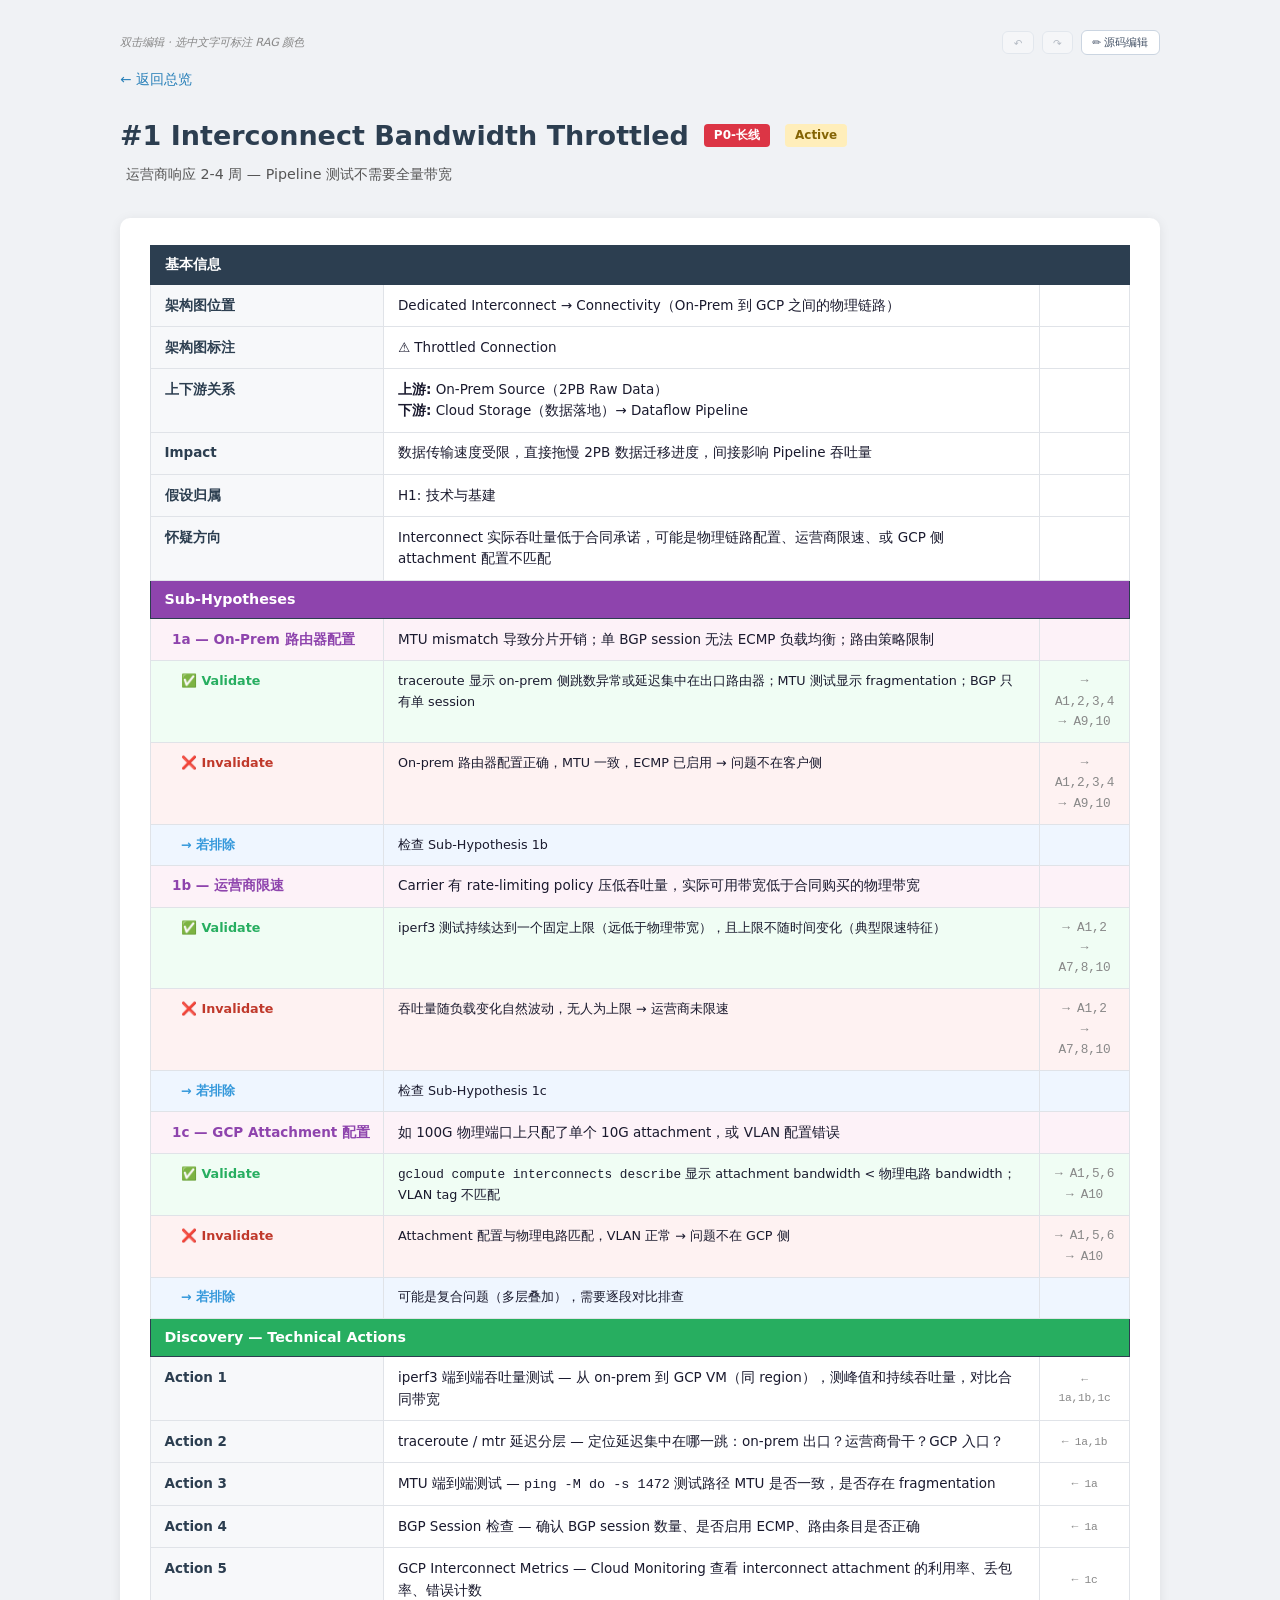
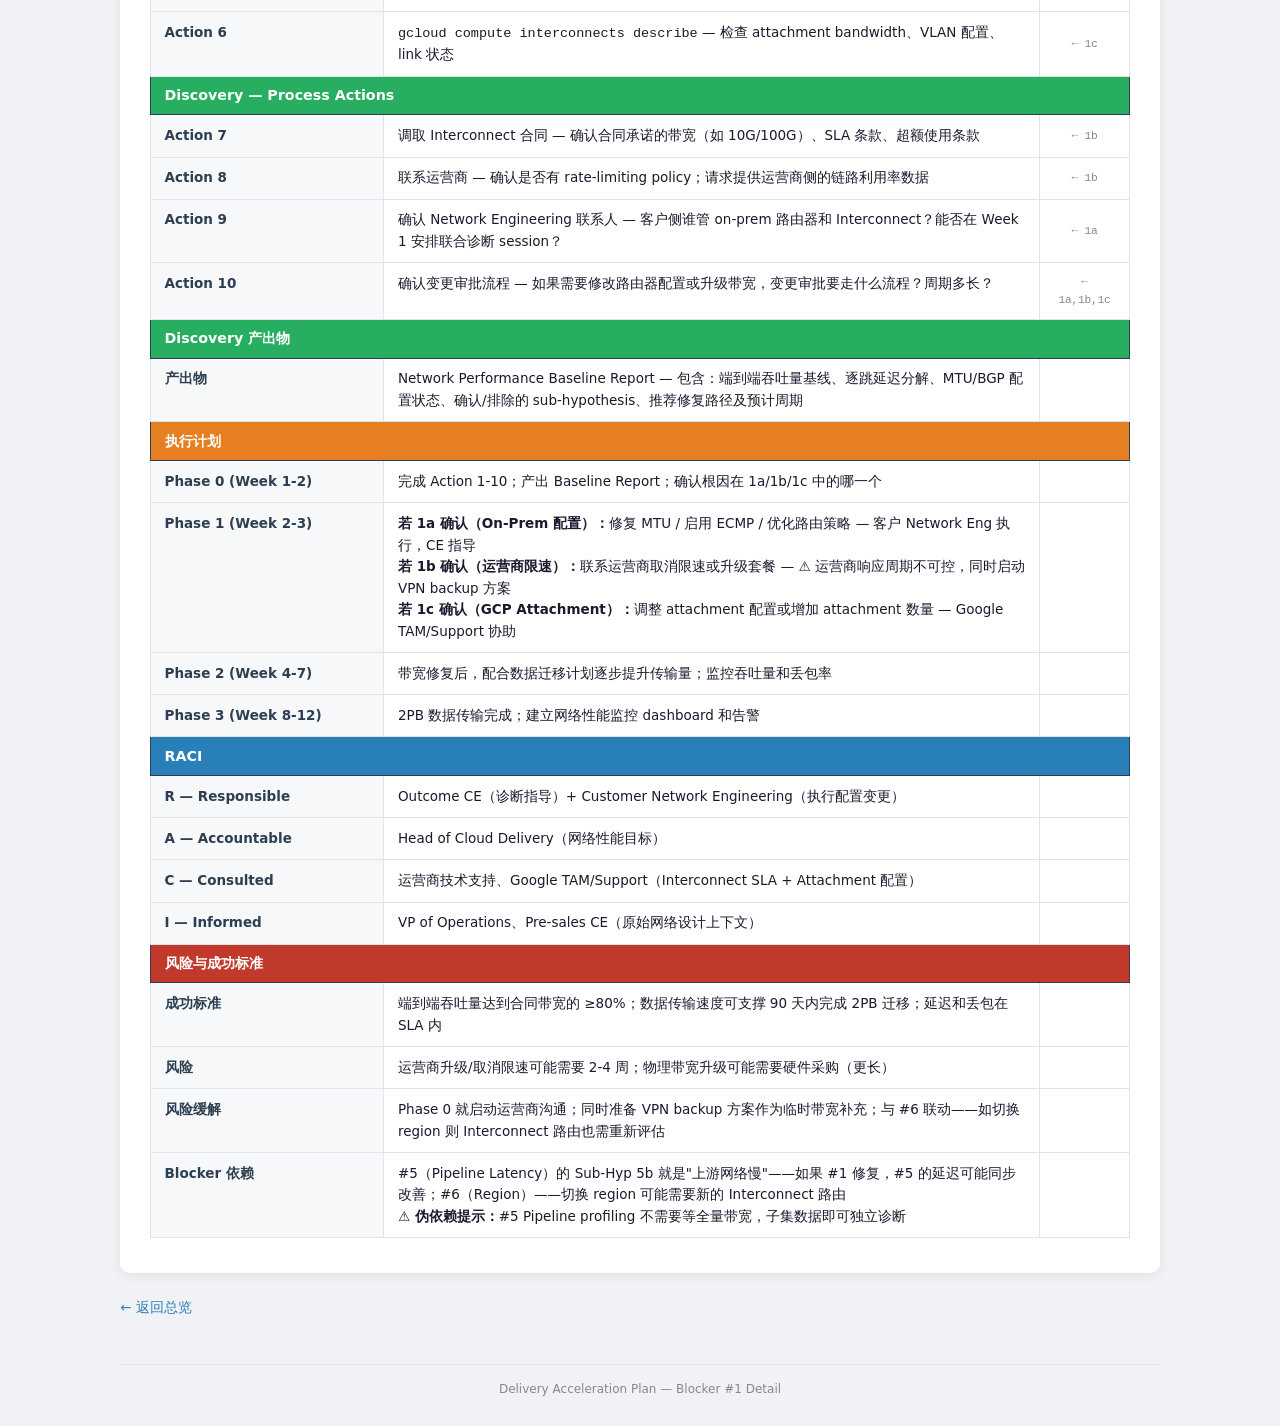
==== commit aa373599: "Switch blocker pages to MD-driven architecture with .nojekyll fix Root cause of previous blank page:" ====
--- a/blocker1.html
+++ b/blocker1.html
@@ -2,92 +2,12 @@
 <html lang="zh-CN">
 <head>
 <meta charset="UTF-8"><meta name="viewport" content="width=device-width,initial-scale=1">
-<title>#1 Interconnect Bandwidth Throttled — Blocker Detail</title>
+<title>Blocker #1 — Loading...</title>
 <link rel="stylesheet" href="style.css">
-<style>
-.ref-col{width:90px;text-align:center;font-size:.75rem;color:#6b7280;font-family:"Cascadia Code","Fira Code",monospace;vertical-align:middle;letter-spacing:-.02em;line-height:1.6}
-</style>
 </head>
 <body>
-<div class="nav"><a href="index.html">← 返回总览</a></div>
-
-<div class="page-header">
-  <h1>#1 Interconnect Bandwidth Throttled</h1>
-  <span class="badge badge-p0">P0-长线</span>
-  <span class="status status-active">Active</span>
-</div>
-<p class="subtitle">运营商响应 2-4 周 — Pipeline 测试不需要全量带宽</p>
-
-<div class="card">
-<table>
-<tr class="section-header"><td colspan="3">基本信息</td></tr>
-<tr><th>架构图位置</th><td>Dedicated Interconnect → Connectivity（On-Prem 到 GCP 之间的物理链路）</td><td class="ref-col"></td></tr>
-<tr><th>架构图标注</th><td>⚠️ Throttled Connection</td><td class="ref-col"></td></tr>
-<tr><th>上下游关系</th><td><b>上游:</b> On-Prem Source（2PB Raw Data）<br><b>下游:</b> Cloud Storage（数据落地）→ Dataflow Pipeline</td><td class="ref-col"></td></tr>
-<tr><th>Impact</th><td>数据传输速度受限，直接拖慢 2PB 数据迁移进度，间接影响 Pipeline 吞吐量</td><td class="ref-col"></td></tr>
-<tr><th>假设归属</th><td>H1: 技术与基建</td><td class="ref-col"></td></tr>
-<tr><th>怀疑方向</th><td>Interconnect 实际吞吐量低于合同承诺，可能是物理链路配置、运营商限速、或 GCP 侧 attachment 配置不匹配</td><td class="ref-col"></td></tr>
-
-<tr class="section-header hyp"><td colspan="3">Sub-Hypotheses</td></tr>
-
-<tr class="sub-hyp"><th>1a — On-Prem 路由器配置</th><td>MTU mismatch 导致分片开销；单 BGP session 无法 ECMP 负载均衡；路由策略限制</td><td class="ref-col"></td></tr>
-<tr class="validate"><th>✅ Validate</th><td>traceroute 显示 on-prem 侧跳数异常或延迟集中在出口路由器；MTU 测试显示 fragmentation；BGP 只有单 session</td><td class="ref-col">→ A1,2,3,4<br>→ A9,10</td></tr>
-<tr class="invalidate"><th>❌ Invalidate</th><td>On-prem 路由器配置正确，MTU 一致，ECMP 已启用 → 问题不在客户侧</td><td class="ref-col">→ A1,2,3,4<br>→ A9,10</td></tr>
-<tr class="fallback"><th>→ 若排除</th><td>检查 Sub-Hypothesis 1b</td><td class="ref-col"></td></tr>
-
-<tr class="sub-hyp"><th>1b — 运营商限速</th><td>Carrier 有 rate-limiting policy 压低吞吐量，实际可用带宽低于合同购买的物理带宽</td><td class="ref-col"></td></tr>
-<tr class="validate"><th>✅ Validate</th><td>iperf3 测试持续达到一个固定上限（远低于物理带宽），且上限不随时间变化（典型限速特征）</td><td class="ref-col">→ A1,2<br>→ A7,8,10</td></tr>
-<tr class="invalidate"><th>❌ Invalidate</th><td>吞吐量随负载变化自然波动，无人为上限 → 运营商未限速</td><td class="ref-col">→ A1,2<br>→ A7,8,10</td></tr>
-<tr class="fallback"><th>→ 若排除</th><td>检查 Sub-Hypothesis 1c</td><td class="ref-col"></td></tr>
-
-<tr class="sub-hyp"><th>1c — GCP Attachment 配置</th><td>如 100G 物理端口上只配了单个 10G attachment，或 VLAN 配置错误</td><td class="ref-col"></td></tr>
-<tr class="validate"><th>✅ Validate</th><td><code>gcloud compute interconnects describe</code> 显示 attachment bandwidth &lt; 物理电路 bandwidth；VLAN tag 不匹配</td><td class="ref-col">→ A1,5,6<br>→ A10</td></tr>
-<tr class="invalidate"><th>❌ Invalidate</th><td>Attachment 配置与物理电路匹配，VLAN 正常 → 问题不在 GCP 侧</td><td class="ref-col">→ A1,5,6<br>→ A10</td></tr>
-<tr class="fallback"><th>→ 若排除</th><td>可能是复合问题（多层叠加），需要逐段对比排查</td><td class="ref-col"></td></tr>
-
-<tr class="section-header disc"><td colspan="3">Discovery — Technical Actions</td></tr>
-<tr><th>Action 1</th><td>iperf3 端到端吞吐量测试 — 从 on-prem 到 GCP VM（同 region），测峰值和持续吞吐量，对比合同带宽</td><td class="ref-col">← 1a,1b,1c</td></tr>
-<tr><th>Action 2</th><td>traceroute / mtr 延迟分层 — 定位延迟集中在哪一跳：on-prem 出口？运营商骨干？GCP 入口？</td><td class="ref-col">← 1a,1b</td></tr>
-<tr><th>Action 3</th><td>MTU 端到端测试 — <code>ping -M do -s 1472</code> 测试路径 MTU 是否一致，是否存在 fragmentation</td><td class="ref-col">← 1a</td></tr>
-<tr><th>Action 4</th><td>BGP Session 检查 — 确认 BGP session 数量、是否启用 ECMP、路由条目是否正确</td><td class="ref-col">← 1a</td></tr>
-<tr><th>Action 5</th><td>GCP Interconnect Metrics — Cloud Monitoring 查看 interconnect attachment 的利用率、丢包率、错误计数</td><td class="ref-col">← 1c</td></tr>
-<tr><th>Action 6</th><td><code>gcloud compute interconnects describe</code> — 检查 attachment bandwidth、VLAN 配置、link 状态</td><td class="ref-col">← 1c</td></tr>
-
-<tr class="section-header disc"><td colspan="3">Discovery — Process Actions</td></tr>
-<tr><th>Action 7</th><td>调取 Interconnect 合同 — 确认合同承诺的带宽（如 10G/100G）、SLA 条款、超额使用条款</td><td class="ref-col">← 1b</td></tr>
-<tr><th>Action 8</th><td>联系运营商 — 确认是否有 rate-limiting policy；请求提供运营商侧的链路利用率数据</td><td class="ref-col">← 1b</td></tr>
-<tr><th>Action 9</th><td>确认 Network Engineering 联系人 — 客户侧谁管 on-prem 路由器和 Interconnect？能否在 Week 1 安排联合诊断 session？</td><td class="ref-col">← 1a</td></tr>
-<tr><th>Action 10</th><td>确认变更审批流程 — 如果需要修改路由器配置或升级带宽，变更审批要走什么流程？周期多长？</td><td class="ref-col">← 1a,1b,1c</td></tr>
-
-<tr class="section-header disc"><td colspan="3">Discovery 产出物</td></tr>
-<tr><th>产出物</th><td>Network Performance Baseline Report — 包含：端到端吞吐量基线、逐跳延迟分解、MTU/BGP 配置状态、确认/排除的 sub-hypothesis、推荐修复路径及预计周期</td><td class="ref-col"></td></tr>
-
-<tr class="section-header exec"><td colspan="3">执行计划</td></tr>
-<tr><th>Phase 0 (Week 1-2)</th><td>完成 Action 1-10；产出 Baseline Report；确认根因在 1a/1b/1c 中的哪一个</td><td class="ref-col"></td></tr>
-<tr><th>Phase 1 (Week 2-3)</th><td>
-  <b>若 1a 确认（On-Prem 配置）：</b>修复 MTU / 启用 ECMP / 优化路由策略 — 客户 Network Eng 执行，CE 指导<br>
-  <b>若 1b 确认（运营商限速）：</b>联系运营商取消限速或升级套餐 — ⚠️ 运营商响应周期不可控，同时启动 VPN backup 方案<br>
-  <b>若 1c 确认（GCP Attachment）：</b>调整 attachment 配置或增加 attachment 数量 — Google TAM/Support 协助
-</td><td class="ref-col"></td></tr>
-<tr><th>Phase 2 (Week 4-7)</th><td>带宽修复后，配合数据迁移计划逐步提升传输量；监控吞吐量和丢包率</td><td class="ref-col"></td></tr>
-<tr><th>Phase 3 (Week 8-12)</th><td>2PB 数据传输完成；建立网络性能监控 dashboard 和告警</td><td class="ref-col"></td></tr>
-
-<tr class="section-header raci"><td colspan="3">RACI</td></tr>
-<tr><th>R — Responsible</th><td>Outcome CE（诊断指导）+ Customer Network Engineering（执行配置变更）</td><td class="ref-col"></td></tr>
-<tr><th>A — Accountable</th><td>Head of Cloud Delivery（网络性能目标）</td><td class="ref-col"></td></tr>
-<tr><th>C — Consulted</th><td>运营商技术支持、Google TAM/Support（Interconnect SLA + Attachment 配置）</td><td class="ref-col"></td></tr>
-<tr><th>I — Informed</th><td>VP of Operations、Pre-sales CE（原始网络设计上下文）</td><td class="ref-col"></td></tr>
-
-<tr class="section-header risk"><td colspan="3">风险与成功标准</td></tr>
-<tr><th>成功标准</th><td>端到端吞吐量达到合同带宽的 ≥80%；数据传输速度可支撑 90 天内完成 2PB 迁移；延迟和丢包在 SLA 内</td><td class="ref-col"></td></tr>
-<tr><th>风险</th><td>运营商升级/取消限速可能需要 2-4 周；物理带宽升级可能需要硬件采购（更长）</td><td class="ref-col"></td></tr>
-<tr><th>风险缓解</th><td>Phase 0 就启动运营商沟通；同时准备 VPN backup 方案作为临时带宽补充；与 #6 联动——如切换 region 则 Interconnect 路由也需重新评估</td><td class="ref-col"></td></tr>
-<tr><th>Blocker 依赖</th><td>#5（Pipeline Latency）的 Sub-Hyp 5b 就是"上游网络慢"——如果 #1 修复，#5 的延迟可能同步改善；#6（Region）——切换 region 可能需要新的 Interconnect 路由<br><b>⚠️ 伪依赖提示：</b>#5 Pipeline profiling 不需要等全量带宽，子集数据即可独立诊断</td><td class="ref-col"></td></tr>
-</table>
-</div>
-
-<div class="nav" style="margin-top:1rem"><a href="index.html">← 返回总览</a></div>
-<div class="footer">Delivery Acceleration Plan — Blocker #1 Detail</div>
-<script src="site-editor.js"></script>
+<div id="blocker-root"><p style="color:#888;padding:2rem">Loading...</p></div>
+<script src="blocker-renderer.js"></script>
+<script>BlockerRenderer.init('blocker1.md', 'blocker-root');</script>
 </body>
 </html>
--- a/style.css
+++ b/style.css
@@ -120,6 +120,70 @@
 .gv-actions .gv-del:hover{background:#fee2e2;border-color:#fca5a5;color:#dc2626}
 .gv-empty{padding:1.5rem;text-align:center;color:#94a3b8;font-size:.72rem}
 
+/* ===== Blocker Editor ===== */
+.blocker-toolbar{display:flex;justify-content:flex-end;align-items:center;gap:.5rem;margin-bottom:.8rem}
+.edit-hint{font-size:.75rem;color:var(--text3);margin-right:auto;font-style:italic}
+.blocker-textarea{
+  width:100%;min-height:600px;padding:1rem 1.2rem;
+  font-family:"Cascadia Code","Fira Code","Source Code Pro",Consolas,monospace;
+  font-size:.82rem;line-height:1.65;color:var(--text);
+  background:var(--card);border:2px solid rgba(41,128,185,.15);border-radius:var(--radius);
+  resize:vertical;outline:none;tab-size:2;
+}
+.blocker-textarea:focus{border-color:var(--link);box-shadow:0 0 0 3px rgba(41,128,185,.1)}
+.blocker-editor-actions{display:flex;gap:.5rem;margin-top:.6rem}
+.blocker-btn-save{background:var(--link)!important;color:#fff!important;border-color:var(--link)!important}
+.blocker-btn-save:hover{background:#1a6ea0!important}
+.blocker-btn-reset{color:var(--p0)!important;border-color:rgba(220,53,69,.3)!important}
+.blocker-btn-reset:hover{background:rgba(220,53,69,.06)!important}
+.gv-btn:disabled{opacity:.35;cursor:default}
+
+/* ===== Inline Cell Editing (contenteditable) ===== */
+[data-field],[data-meta]{cursor:text;transition:background .15s ease}
+[data-field]:hover,[data-meta]:hover{background:rgba(41,128,185,.04);outline:1px dashed rgba(41,128,185,.2);outline-offset:-1px;border-radius:2px}
+.editing{background:rgba(41,128,185,.05)!important;outline:2px solid var(--link)!important;outline-offset:-2px;border-radius:2px;min-height:1.4em}
+[contenteditable="true"]:focus{outline:2px solid var(--link);outline-offset:-2px}
+.subtitle[data-meta]{display:inline-block;padding:2px 6px;border-radius:var(--radius);cursor:text}
+.subtitle[data-meta]:hover{background:rgba(41,128,185,.04);outline:1px dashed rgba(41,128,185,.2);outline-offset:-1px}
+
+/* ===== RAG Highlight Marks ===== */
+mark.rag-r{background:#fecaca;border-radius:2px;padding:0 1px;color:#991b1b}
+mark.rag-a{background:#fef3c7;border-radius:2px;padding:0 1px;color:#92400e}
+mark.rag-g{background:#dcfce7;border-radius:2px;padding:0 1px;color:#166534}
+
+/* ===== RAG Floating Toolbar ===== */
+.rag-toolbar{
+  position:fixed;display:flex;align-items:center;gap:6px;
+  padding:5px 10px;background:#fff;
+  border:1px solid var(--border);border-radius:20px;
+  box-shadow:0 4px 16px rgba(0,0,0,.12),0 1px 3px rgba(0,0,0,.06);
+  z-index:9999;user-select:none;
+  animation:rag-pop .15s ease;
+}
+@keyframes rag-pop{from{opacity:0;transform:translateY(4px) scale(.95)}to{opacity:1;transform:translateY(0) scale(1)}}
+.rag-btn{
+  width:22px;height:22px;border-radius:50%;border:2px solid transparent;
+  cursor:pointer;transition:transform .12s,box-shadow .12s;
+  padding:0;display:flex;align-items:center;justify-content:center;
+  font-size:0;line-height:1;
+}
+.rag-btn:hover{transform:scale(1.2);box-shadow:0 0 0 3px rgba(0,0,0,.08)}
+.rag-btn:active{transform:scale(.95)}
+.rag-btn-r{background:#ef4444;border-color:#fca5a5}
+.rag-btn-a{background:#f59e0b;border-color:#fcd34d}
+.rag-btn-g{background:#22c55e;border-color:#86efac}
+.rag-btn-clear{background:#f3f4f6;border:1.5px solid #d1d5db;font-size:11px;color:#6b7280}
+.rag-btn-clear:hover{background:#e5e7eb}
+.rag-sep{width:1px;height:16px;background:var(--border);margin:0 2px}
+
+/* ===== Detail page ref column ===== */
+.ref-col{width:90px;text-align:center;font-size:.75rem;color:var(--text3);font-family:"Cascadia Code","Fira Code",monospace;vertical-align:middle;letter-spacing:-.02em;line-height:1.6}
+
+/* ===== Print ===== */
+@media print{
+  .blocker-toolbar,.rag-toolbar{display:none!important}
+}
+
 /* ===== Responsive ===== */
 @media(max-width:700px){
   body{padding:1rem}
